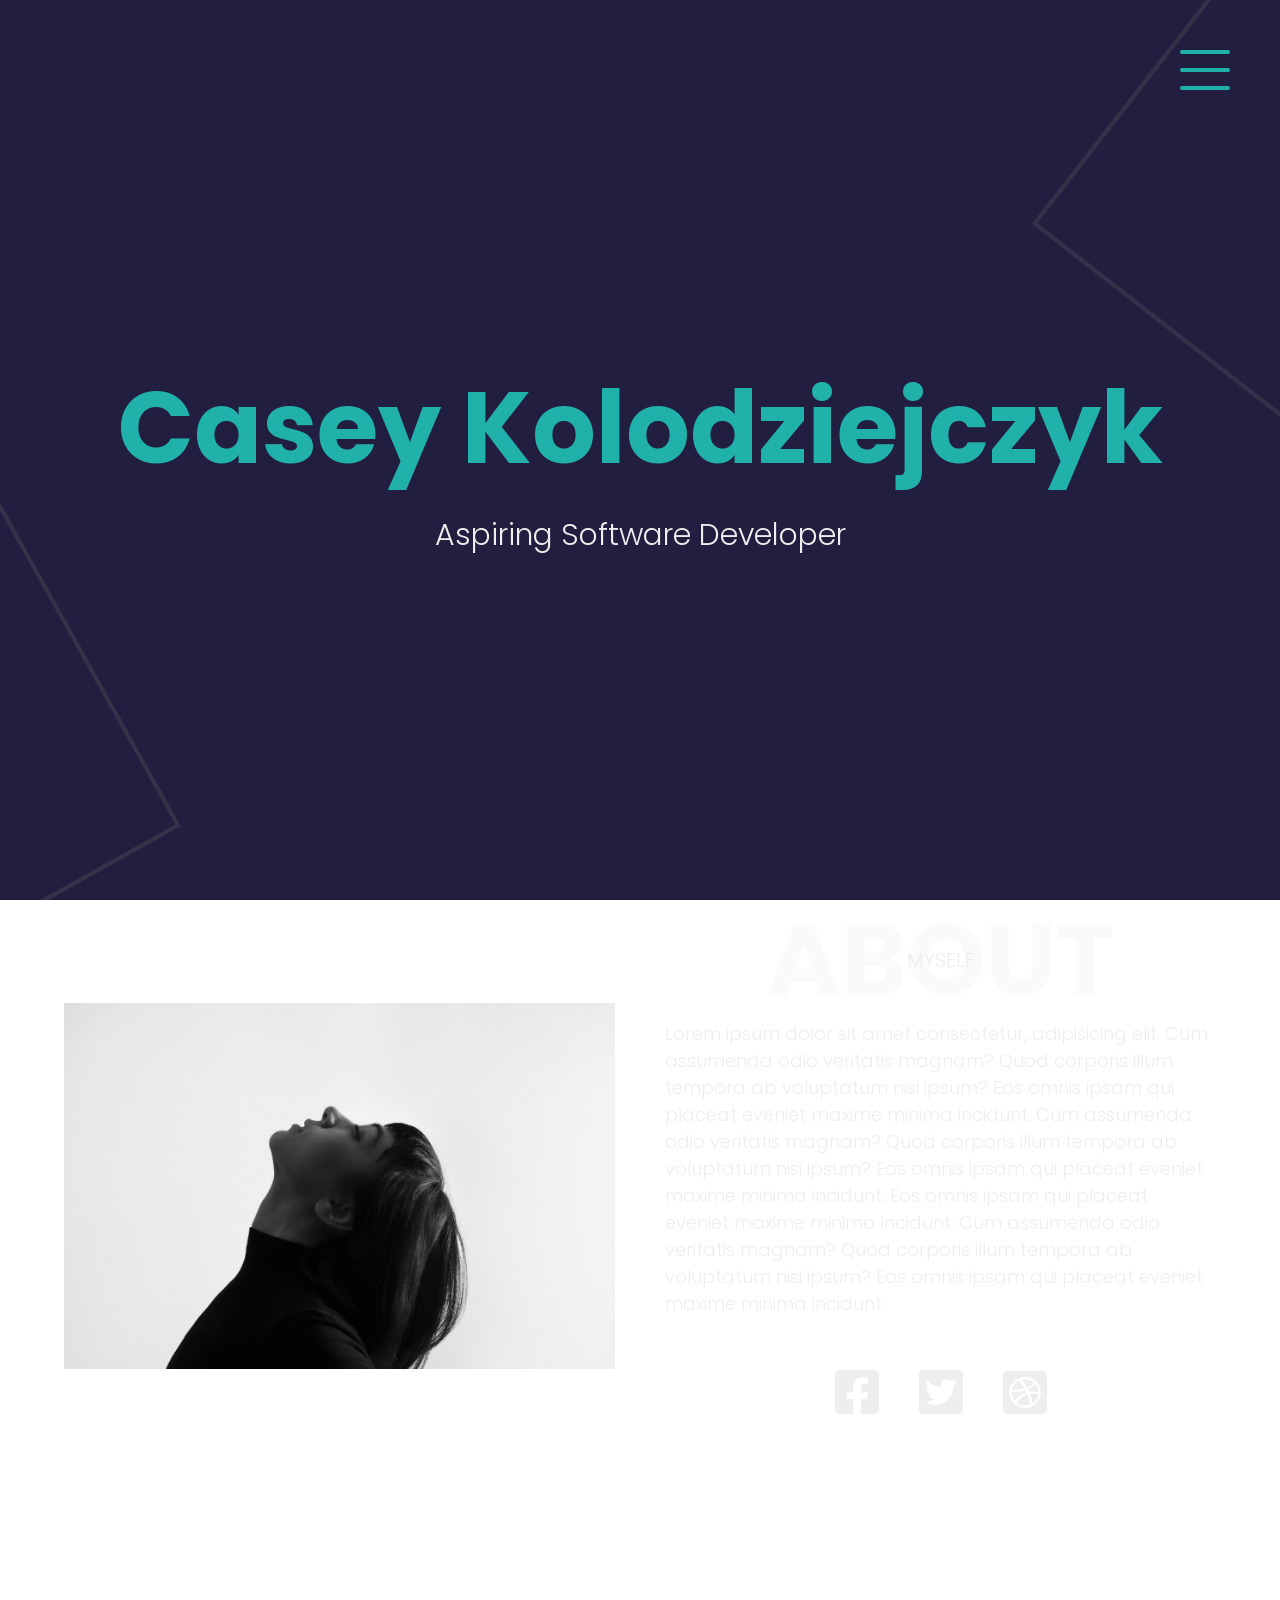
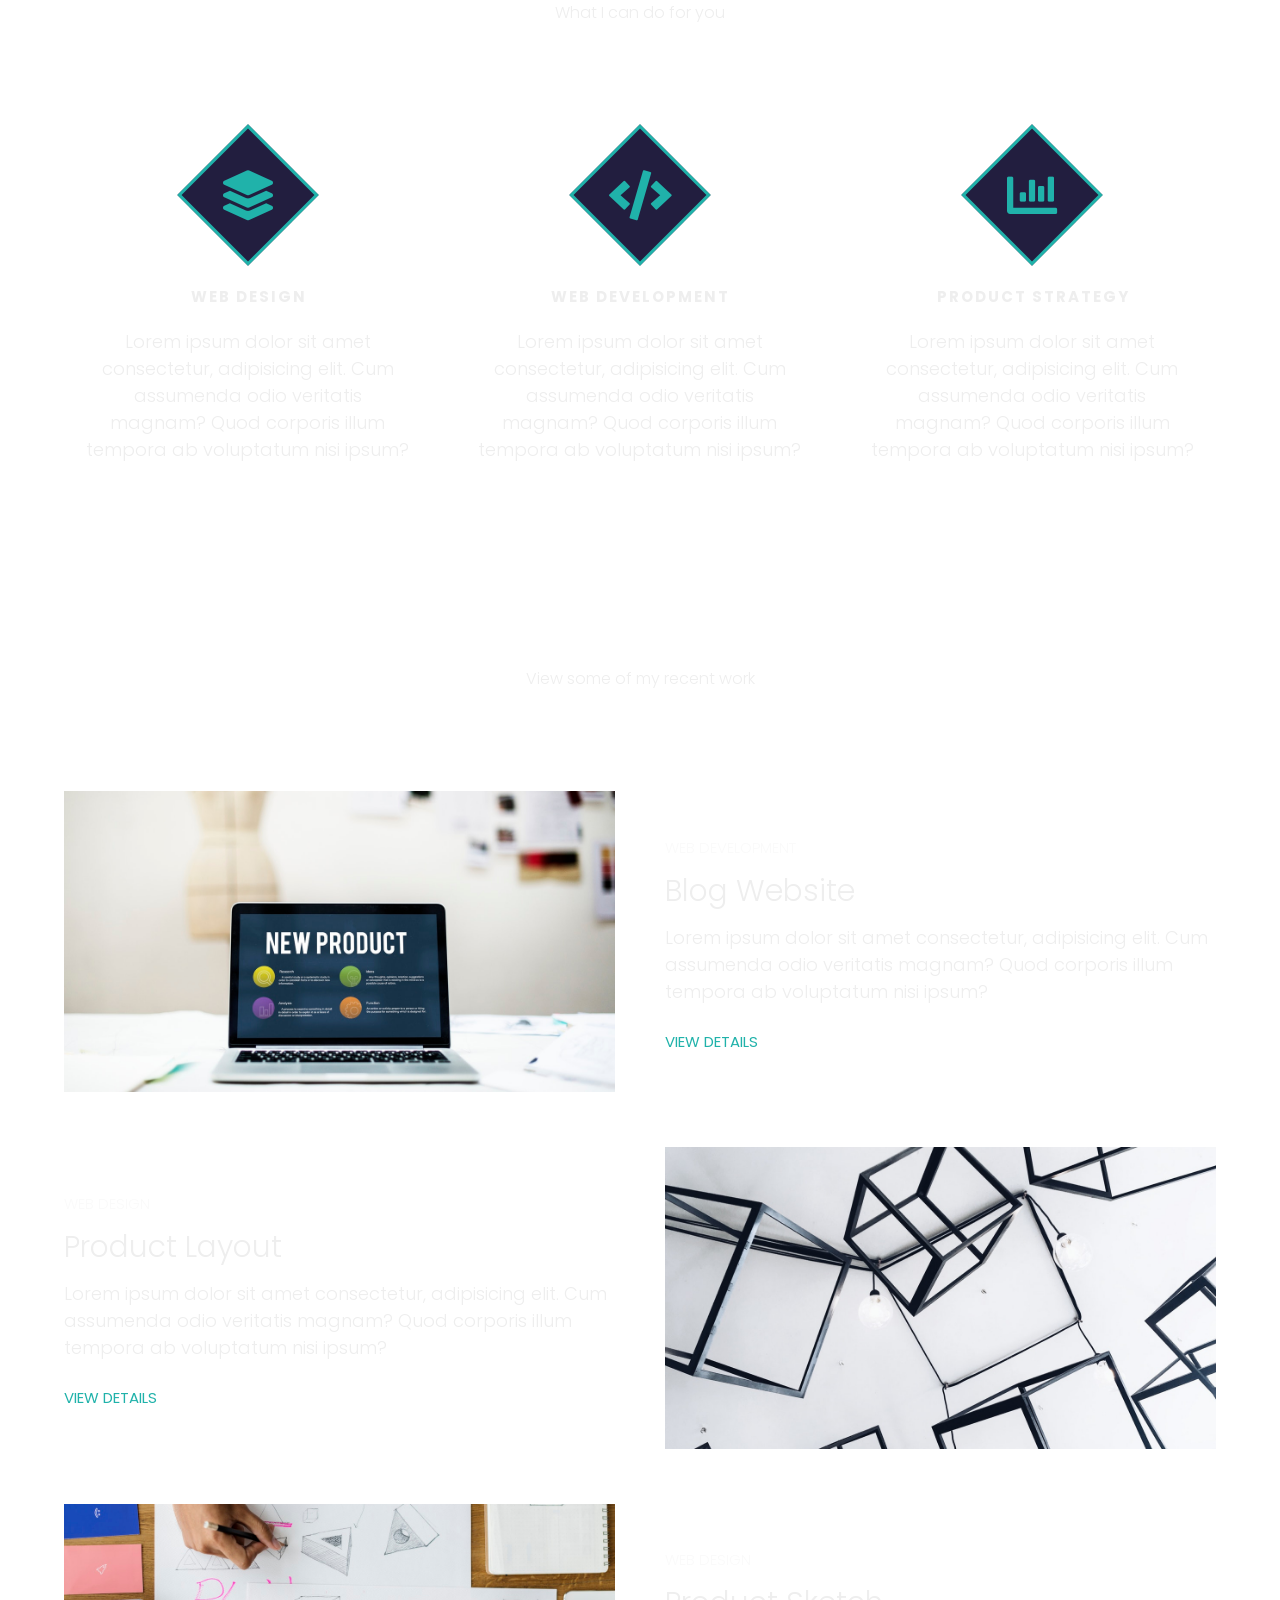
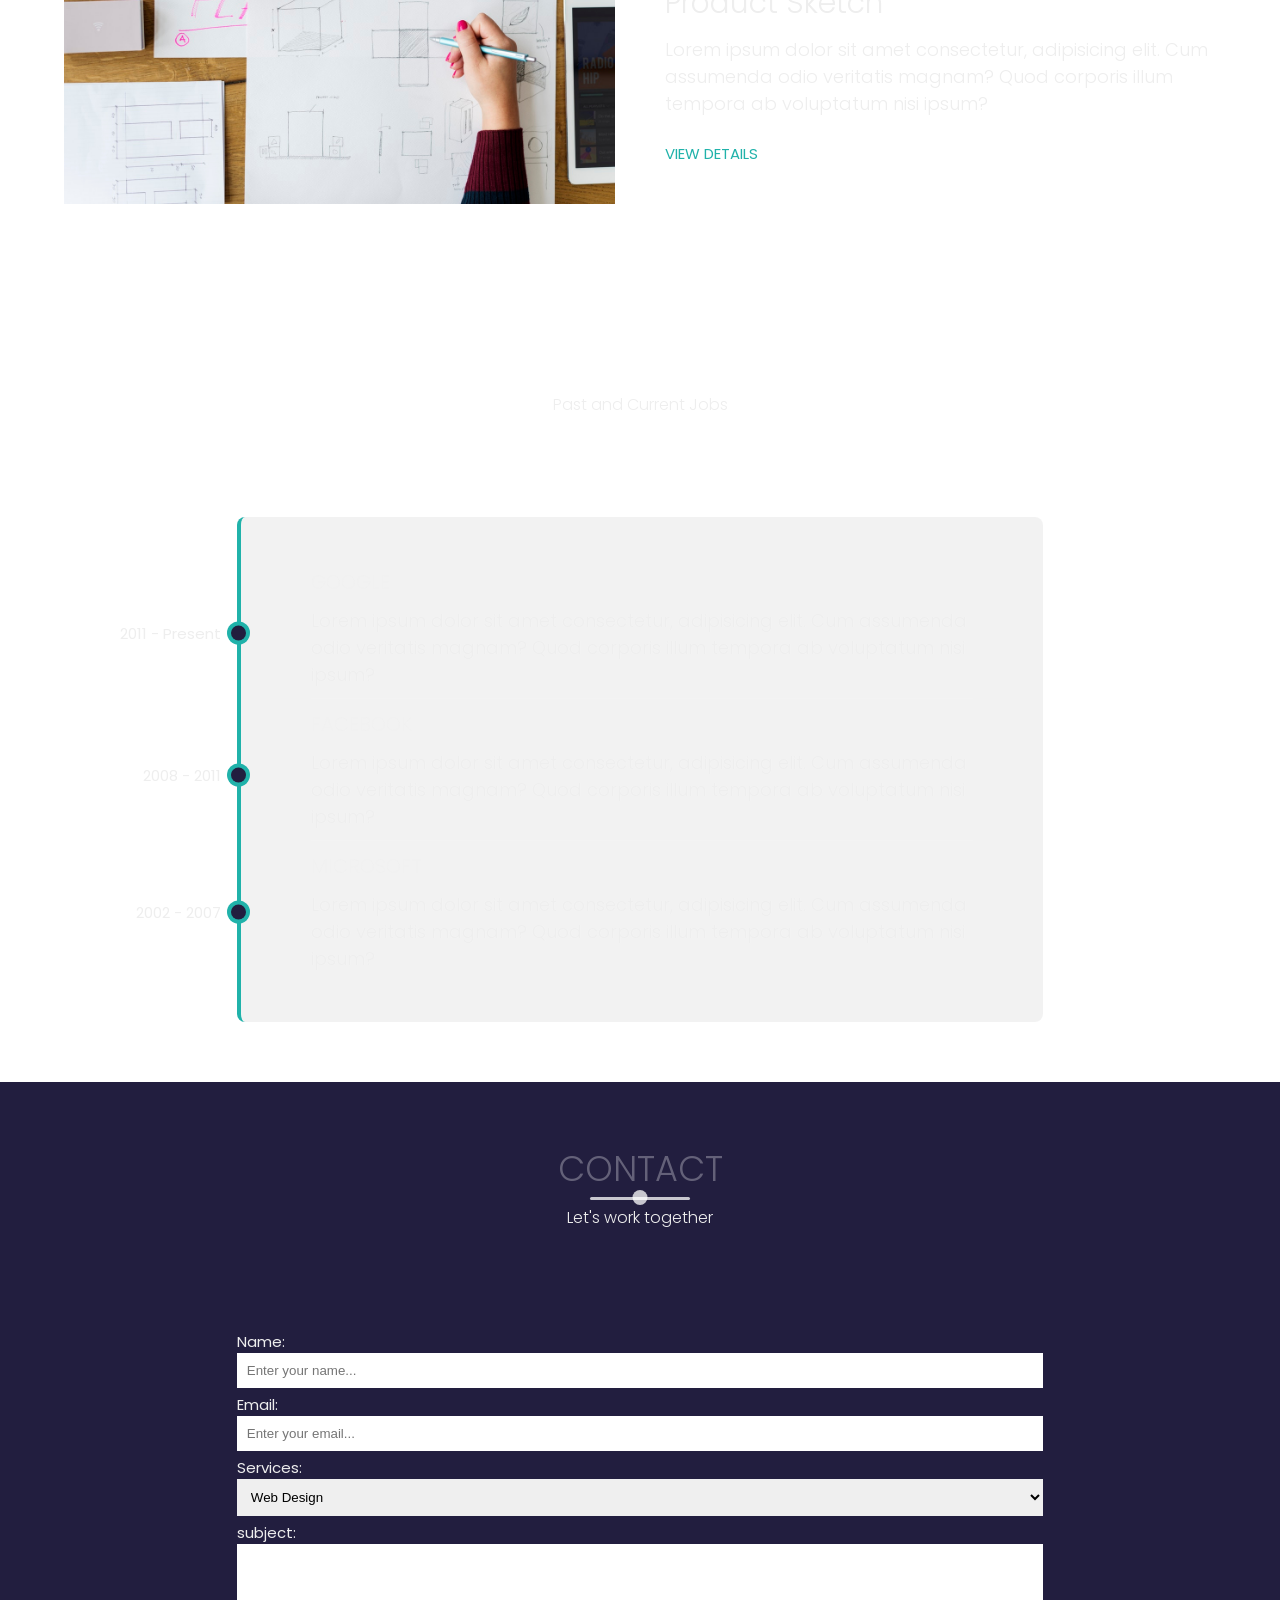
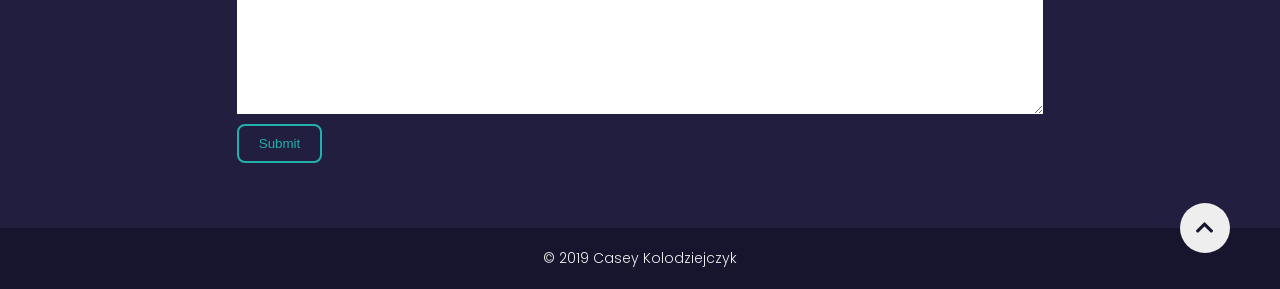
==== Portfolio Website/portfolio/index.html @ 198f6491 "Initial upload of files Not personalized yet, simply filled with lorems and stock images" ====
<!DOCTYPE html>
<html lang="en">
<head>
    <meta charset="UTF-8">
    <meta name="viewport" content="width=device-width, initial-scale=1">
    <title>Casey Kolodziejczyk</title>
    <link href="https://fonts.googleapis.com/css?family=Poppins:400,500&display=swap" rel="stylesheet">
    <link rel="stylesheet" href="https://unpkg.com/aos@next/dist/aos.css" />
    <link rel="stylesheet" href="https://use.fontawesome.com/releases/v5.7.2/css/all.css" integrity="sha384-fnmOCqbTlWIlj8LyTjo7mOUStjsKC4pOpQbqyi7RrhN7udi9RwhKkMHpvLbHG9Sr" crossorigin="anonymous">
    <link rel="stylesheet" href="main.css">
</head>
<body>
    <header>
        <div class="menu-toggler">
            <div class="bar half start"></div>
            <div class="bar"></div>
            <div class="bar half end"></div>
        </div>
        <nav class="top-nav">
            <ul class="nav-list">
                <li>
                    <a href="index.html" class="nav-link">Home</a>
                </li>
                <li>
                    <a href="#about" class="nav-link">About</a>
                </li>
                <li>
                    <a href="#services" class="nav-link">Services</a>
                </li>
                <li>
                    <a href="#portfolio" class="nav-link">Portfolio</a>
                </li>
                <li>
                    <a href="#experience" class="nav-link">Experience</a>
                </li>
                <li>
                    <a href="#contact" class="nav-link">Contact</a>
                </li>
            </ul>
        </nav>
        <div class="landing-text">
            <h1>Casey Kolodziejczyk</h1>
            <h6>Aspiring Software Developer</h6>
        </div>
    </header>

    <section class="about" id="about">
        <div class="container">
            <div class="profile-img" data-aos="fade-right" data-aos-delay="300">
                <img src="images/profile.jpeg" alt="">
            </div>

            <div class="about-details" data-aos="fade-left" data-aos-delay="600">
                <div class="about-heading">
                    <h1>About</h1>
                    <h6>Myself</h6>
                </div>
                <p>
                    Lorem ipsum dolor sit amet consectetur, adipisicing elit.
                    Cum assumenda odio veritatis magnam? Quod corporis illum tempora ab voluptatum nisi ipsum? 
                    Eos omnis ipsam qui placeat eveniet maxime minima incidunt. Cum assumenda odio veritatis magnam? 
                    Quod corporis illum tempora ab voluptatum nisi ipsum? Eos omnis ipsam qui placeat eveniet maxime minima incidunt.
                    Eos omnis ipsam qui placeat eveniet maxime minima incidunt. Cum assumenda odio veritatis magnam? 
                    Quod corporis illum tempora ab voluptatum nisi ipsum? Eos omnis ipsam qui placeat eveniet maxime minima incidunt.
                </p>
                <div class="social-media">
                    <ul class="nav-list">
                        <li>
                            <a href="#" class="icon-link">
                                <i class="fab fa-facebook-square"></i>
                            </a>
                        </li>
                        <li>
                            <a href="#" class="icon-link">
                                <i class="fab fa-twitter-square"></i>
                            </a>
                        </li>
                        <li>
                            <a href="#" class="icon-link">
                                <i class="fab fa-dribbble-square"></i>
                            </a>
                        </li>
                    </ul>
                </div>
            </div>
        </div>
    </section>

    <section class="services" id="services">
        <div class="container">
            <div class="section-heading">
                <h1>Services</h1>
                <h6>What I can do for you</h6>
            </div>
            <div class="my-skills">
                <div class="skill" data-aos="fade-in" data-aos-delay="300">
                    <div class="icon-container">
                        <i class="fas fa-layer-group"></i>
                    </div>
                    <h1>Web Design</h1>
                    <p>
                        Lorem ipsum dolor sit amet consectetur, adipisicing elit.
                        Cum assumenda odio veritatis magnam? Quod corporis illum tempora ab voluptatum nisi ipsum? 
                    </p>
                </div>
                <div class="skill" data-aos="fade-in" data-aos-delay="600">
                    <div class="icon-container">
                        <i class="fas fa-code"></i>
                    </div>
                    <h1>Web Development</h1>
                    <p>
                        Lorem ipsum dolor sit amet consectetur, adipisicing elit.
                        Cum assumenda odio veritatis magnam? Quod corporis illum tempora ab voluptatum nisi ipsum? 
                    </p>
                </div>
                <div class="skill" data-aos="fade-in" data-aos-delay="900">
                    <div class="icon-container">
                        <i class="fas fa-chart-bar"></i>
                    </div>
                    <h1>Product Strategy</h1>
                    <p>
                        Lorem ipsum dolor sit amet consectetur, adipisicing elit.
                        Cum assumenda odio veritatis magnam? Quod corporis illum tempora ab voluptatum nisi ipsum? 
                    </p>
                </div>
            </div>
        </div>
    </section>

    <section class="portfolio" id="portfolio">
        <div class="container">
            <div class="section-heading">
                <h1>Portfolio</h1>
                <h6>View some of my recent work</h6>
            </div>
            <div class="portfolio-item">
                <div class="portfolio-img has-margin-right" data-aos="fade-right" data-aos-delay="300">
                    <img src="images/portitem1.jpeg" alt="">
                </div>
                <div class="portfolio-description" data-aos="fade-left" data-aos-delay="500">
                    <h6>Web Development</h6>
                    <h1>Blog Website</h1>
                    <p>
                        Lorem ipsum dolor sit amet consectetur, adipisicing elit.
                        Cum assumenda odio veritatis magnam? Quod corporis illum tempora ab voluptatum nisi ipsum?
                    </p>
                    <a href="#" class="cta">View Details</a>
                </div>
            </div>

            <div class="portfolio-item">
                <div class="portfolio-description has-margin-right" data-aos="fade-right" data-aos-delay="700">
                        <h6>Web Design</h6>
                        <h1>Product Layout</h1>
                        <p>
                            Lorem ipsum dolor sit amet consectetur, adipisicing elit.
                            Cum assumenda odio veritatis magnam? Quod corporis illum tempora ab voluptatum nisi ipsum?
                        </p>
                        <a href="#" class="cta">View Details</a>
                    </div>
            <div class="portfolio-img" data-aos="fade-left" data-aos-delay="900">
                <img src="images/portitem2.jpeg" alt="">
            </div>
                
            </div>
            <div class="portfolio-item">
                <div class="portfolio-img has-margin-right" data-aos="fade-right" data-aos-delay="1100">
                    <img src="images/portitem3.jpeg" alt="">
                </div>
                <div class="portfolio-description" data-aos="fade-left" data-aos-delay="1300">
                    <h6>Web Design</h6>
                    <h1>Product Sketch</h1>
                    <p>
                        Lorem ipsum dolor sit amet consectetur, adipisicing elit.
                        Cum assumenda odio veritatis magnam? Quod corporis illum tempora ab voluptatum nisi ipsum?
                    </p>
                    <a href="#" class="cta">View Details</a>
                </div>
            </div>
        </div>
    </section>

    <section class="experience" id="experience">
        <div class="container">
            <div class="section-heading">
                <h1>Work Experience</h1>
                <h6>Past and Current Jobs</h6>
            </div>
            <div class="timeline" data-aos="fade-down" data-aos-delay="300">
                <ul>
                    <li class="date" data-date="2011 - Present">
                        <h1>Google</h1>
                        <p>
                            Lorem ipsum dolor sit amet consectetur, adipisicing elit.
                            Cum assumenda odio veritatis magnam? Quod corporis illum tempora ab voluptatum nisi ipsum?
                        </p>
                    </li>
                    <li class="date" data-date="2008 - 2011">
                        <h1>Facebook</h1>
                        <p>
                            Lorem ipsum dolor sit amet consectetur, adipisicing elit.
                            Cum assumenda odio veritatis magnam? Quod corporis illum tempora ab voluptatum nisi ipsum?
                        </p>
                    </li>
                    <li class="date" data-date="2002 - 2007">
                        <h1>Microsoft</h1>
                        <p>
                            Lorem ipsum dolor sit amet consectetur, adipisicing elit.
                            Cum assumenda odio veritatis magnam? Quod corporis illum tempora ab voluptatum nisi ipsum?
                        </p>
                    </li>
                </ul>
            </div>
        </div>
    </section>

    <section class="contact" id="contact">
        <div class="container">
            <div class="section-heading">
                <h1>Contact</h1>
                <h6>Let's work together</h6>
            </div>
            <form action="" data-aos="fade-up" data-aos-delay="300">
                <label for="name">Name:</label>
                <input type="text" id="name" name="name" placeholder="Enter your name..." required>

                <label for="email">Email:</label>
                <input type="email" id="email" name="email" placeholder="Enter your email..." required>

                <label for="service">Services:</label>
                <select name="service" id="service">
                    <option value="">Web Design</option>
                    <option value="">Web Development</option>
                    <option value="">Web Design/Development</option>
                </select>

                <label for="subject">subject:</label>
                <textarea name="subject" id="subject" cols="10" rows="10"></textarea>
                <input type="submit" value="Submit">
            </form>
        </div>
    </section>

    <footer class="copyright">
        <div class="up" id="up">
            <i class="fas fa-chevron-up"></i>
        </div>
        <p>&copy; 2019 Casey Kolodziejczyk</p>
    </footer>

    <script src="https://ajax.googleapis.com/ajax/libs/jquery/3.3.1/jquery.min.js"></script>
    <script src="https://unpkg.com/aos@next/dist/aos.js"></script>
    <script src="main.js"></script>
</body>
</html>
---- Portfolio Website/portfolio/main.css ----
/*Start global*/
*{
    margin: 0;
    padding: 0;
    box-sizing: border-box;
}

html{
    font-size: 10px;
    font-family: 'Roboto', sans-serif;
    font-family: 'Poppins', sans-serif;
    color: #eee;
}

body{
    width: 100%;
    height: 100%;
    background: url(images/sitebg.jpg) no-repeat center fixed;
    background-size: cover;
}

section{
    padding: 6rem 0;
}

a{
    text-decoration: none;
    color: #eee;
}

p{
    font-size: 1.8rem;
    font-weight: 300;
}

img{
    width: 100%
}
/*End global*/

/*Start reusable*/
.container{
    width: 90%;
    max-width: 120rem;
    height: 100%;
    margin: 0 auto;
    position: relative;
}

.section-heading{
    text-align: center;
    margin-bottom: 10rem;
}

.section-heading h1{
    font-size: 3.5rem;
    color: rgba(255,255,255, .3);
    text-transform: uppercase;
    font-weight: 300;
    position: relative;
    margin-bottom: 1rem;  
}

.section-heading h1::before,
.section-heading h1::after{
    content: '';
    position: absolute;
    bottom: -.5rem;
    left: 50%;
    transform: translateX(-50%);
    background-color: rgba(255,255,255, .75);
}

.section-heading h1::before{
    width: 10rem;
    height: 3px;
    border-radius: .8rem;
}

.section-heading h1::after{
    width: 1.5rem;
    height: 1.5rem;
    border-radius: 100%;
    bottom: -1rem;
}

.section-heading h6{
    font-size: 1.6rem; 
    font-weight: 300; 
}

.has-margin-right{
    margin-right: 5rem;
}

/*End reusable*/

/*Start header*/
header{
    width: 100%;
    height: 100vh;
}

.top-nav{
    width: 100%;
    height: 100vh;
    position: fixed;
    top: -100vh;
    z-index: 100;
    background-color: #16162d;
    border-bottom-right-radius: 100%;
    border-bottom-left-radius: 100%;
    transition: all 650ms cubic-bezier(1,0,0,1);
}

.nav-list{
    list-style: none;
    width: 100%;
    height: 100%;
    display: flex;
    justify-content: center;
    align-items: center;
}

li{
    margin: 0 2rem;
}

.nav-link{
    font-family: 'Poppins', sans-serif;
    font-size: 3rem;
    padding: 1rem;
}

.nav-link:hover,
.nav-link:focus{
    background: linear-gradient(to top, #ffe838, #fd57bf ); /*#fd57bf */
    background: #20B2AA;
    -webkit-background-clip: text;
    -webkit-text-fill-color: transparent;
}

.top-nav.open{
    top: 0;
    border-radius: initial;
}

.menu-toggler{
    position: absolute;
    top: 5rem;
    right: 5rem;
    width: 5rem;
    height: 4rem;
    display: flex;
    flex-direction: column;
    justify-content: space-between;
    cursor: pointer;
    z-index: 1500;
    transition: transform 650ms ease-out;
}

.menu-toggler.open{
    transform: rotate(-360deg);
}

.bar{
    background: linear-gradient(to right, #ffe838, #fd57bf);
    background: #20B2AA;
    width: 100%;
    height: 4px;
    border-radius: .8rem;
}

.bar.half{
    /*width: 50%; */
}

.bar.start{
    transform-origin: right;
    transition: transform 650ms cubic-bezier(0.54, -0.81, 0.57, 0.57);
}

.open .bar.start{
    /* transform: rotate(-450deg) translateX(.8rem); */
}

.bar.end{
    align-self: flex-end;
    transform-origin: left;
    transition: transform 650ms cubic-bezier(0.54, -0.81, 0.57, 0.57);
}

.open .bar.end{
    /* transform: rotate(-450deg) translateX(-.8rem); */
}

.landing-text{
    position: absolute;
    top: 50%;
    left: 50%;
    transform: translate(-50%, -50%);
    width: 100%;
    text-align: center;
    z-index: 1;
}

.landing-text h1{
    font-size: 10rem;
    font-family: 'Poppins', sans-serif;
    background: linear-gradient(to top, #87CEFA, #20B2AA);
    background: #20B2AA;
    -webkit-background-clip: text;
    -webkit-text-fill-color: transparent;
    padding: 1rem;
    user-select: none;
}

.landing-text h6{
    font-size: 3rem;
    font-weight: 300;
}
/*End header*/

/*Start about*/
.about .container{
    display: flex;
    align-items: center;
    justify-content: center;
}

.about-heading{
    text-align: center;
    text-transform: uppercase;
    line-height: 0;
    margin-bottom: 6rem;
}
.about-heading h1{
    font-size: 10rem;
    opacity: .3;
}

.about-heading h6{
    font-size: 2rem;
    font-weight: 300;
}

.profile-img{
    flex: 1;
    margin-right: 5rem;
}

.about-details{
    flex: 1;
}
.social-media{
    margin-top: 5rem;
}

.social-media i{
    font-size: 5rem;
    transition: color 650ms;
}

.fa-facebook-square:hover{
    color: #4267b2;
}

.fa-twitter-square:hover{
    color: #38a1f3;
}

.fa-dribbble-square:hover{
    color: #ea4c89;
}
/*End about*/

/*Start services*/
.my-skills{
    margin-top: 10rem;
    display: grid;
    grid-template-columns: repeat(auto-fit, minmax(25rem, 1fr));
    grid-gap: 2.5rem;
    text-align: center;
}

.skill{
    display: flex;
    flex-direction: column;
    justify-content: center;
    align-items: center;
    padding: 2rem;
}

.skill h1{
    text-transform: uppercase;
    letter-spacing: 2px;
    margin: 2rem -2px 2rem 0;
}

.icon-container{
    width: 10rem;
    height: 10rem;
    border: 3px solid #ffe838;
    background-color: #fd57bf;
    border: 3px solid #20B2AA;
    background-color: #221e3f;
    margin-bottom: 2rem;
    display: flex;
    transform: rotate(45deg);
}

.icon-container i{
    color: #ffe838;
    color: #20B2AA;
    font-size: 5rem;
    margin: auto;
    transform: rotate(-45deg);

}
/*End services*/

/*Start portfolio*/
.portfolio-item{
    display: flex;
    align-items: center;
    justify-content: center;
    margin-bottom: 5rem;
}

.portfolio-item:last-child{
    margin-bottom: 0;
}

.portfolio-img{
    flex: 1;
}

.portfolio-description{   
    flex: 1; 
}

.portfolio-description h1{
    font-size: 3rem;
    font-weight: 300;
    margin: 1rem 0;
}

.portfolio-description h6{
    font-size: 1.5rem;
    text-transform: uppercase;
    font-weight: 300;
    opacity: .3;
}

.portfolio-description .cta{
    display: inline-block;
    margin-top: 2.5rem;
    font-size: 1.5rem;
    text-transform: uppercase;
    color: #3883ff;
    color: #20B2AA;
    transition: color 650ms;
}

.portfolio-description .cta:hover{
    color: #2f67cd;
}
/*End portfolio*/

/*Start timeline*/
.timeline ul{
    border-left: 4px solid #ffe838;
    border-left: 4px solid #20B2AA;
    border-radius: .8rem;
    background-color: rgba(0,0,0,0.05);
    margin: 0 auto;
    position: relative;
    padding: 5rem;
    list-style: none;
    text-align: left;
    width: 70%;
}

.timeline h1{
    font-size: 2rem;
    text-transform: uppercase;
    font-weight: 300;
    margin-bottom: 1rem;
    opacity: .3;
}

.timeline .date{
    border-bottom: 1px solid rgba(255, 255, 255, 0.1);
    margin-bottom: 1rem;
    padding-bottom: 1rem;
    position: relative;
}

.timeline .date:last-of-type{
    padding-bottom: 0;
    margin-bottom: 0;
    border: none;
}

.timeline .date::before,
.timeline .date::after{
    position: absolute;
    display: block;
    top: 50%;
    transform: translateY(-50%);
}

.timeline .date::before{
    content: attr(data-date);
    left: -21rem;
    text-align: right;
    min-width: 12rem;
    font-size: 1.5rem;
}

.timeline .date::after{
    content: '';
    box-shadow: 0 0 0 4px #fd57bf;
    box-shadow: 0 0 0 4px #20B2AA;
    border-radius: 100%;
    left: -8rem;
    height: 1.5rem;
    width: 1.5rem;
    background-color: #313534;
    background-color: #221e3f
}
/*End timeline*/

/*Start contact*/
.contact{
    background-color: #221e3f;
}

form{
    width: 70%;
    margin: 0 auto;
}

form label{
    font-size: 1.5rem;
}

input,
select,
textarea{
    width: 100%;
    padding: 1rem;
    margin-bottom: 5px;
    border: none;
    outline-color: #fd57bf;
    outline-color: #20B2AA;
}

input[type="submit"]{
    width: initial;
    background-color: #fd57bf;
    background-color: #221e3f;
    border: 2px solid #20B2AA;
    color: #eee;
    color: #20B2AA;
    padding: 1rem 2rem;
    border-radius: .8rem;
    cursor: pointer;
    transition: background-color 650ms;
}

input[type="submit"]:hover{
    color: #221e3f;
    background-color: #ffe838;

    color: #eee ;
    background-color:#20B2AA ;
}
/*End contact*/

/*Start footer*/
.copyright{
    width: 100%;
    text-align: center;
    background-color: #16152d;
    padding: 2rem 0;
    position: relative;
}

.up{
    position: absolute;
    width: 5rem;
    height: 5rem;
    background-color: #eee;
    top: -2.5rem;
    right: 5rem;
    border-radius: 100%;
    display: flex;
    animation: pulse 2s infinite;
    cursor: pointer;
}

.up i{
    color: #16162d;
    font-size: 2rem;
    margin: auto;
}

.copyright p{
    font-size: 1.4rem;
}
/*End footer*/

/*Start animations*/
@keyframes pulse {
    0%{
        box-shadow: 0 0 0 0 rgba(253, 87, 191, 0.99);
        box-shadow: 0 0 0 0 rgba(32, 178, 170, 0.99);
    }
    70%{
        box-shadow: 0 0 0 2rem rgba(253, 87, 191, 0);
        box-shadow: 0 0 0 2rem rgba(32, 178, 170, 0);
    }
    100%{
        box-shadow: 0 0 0 0 rgba(253, 87, 191, 0);
        box-shadow: 0 0 0 0 rgba(32, 178, 170, 0);
    }
}
/*End animations*/

/*Start media queries*/
@media screen and (max-width: 768px){
    body{
        background: url(images/sitebg2.jpg) no-repeat center fixed;
        background-size: cover;
    }

    .landing-text h1{
        font-size: 8rem;
    }

    .landing-text h6{
        font-size: 1.7rem;
    }

    .nav-list{
        flex-direction: column;
    }

    li{
        margin: 2rem 0;
    }

    .nav-link{
        font-size: 4.5rem;
    }

    .about-heading h1{
        font-size: 8rem;
    }

    .section-heading h1{
        font-size: 3rem;
    }

    .about-details .nav-list{
        flex-direction: initial;
    }

    .about-details li{
        margin: 0 2rem;
    }

    .icon-container{
        width: 7rem;
        height: 7rem;
    }

    .icon-container i{
        font-size: 4rem;
    }

    .timeline ul{
        margin: 0 0 0 auto;
    }

    .timeline .date::before{
        left: -20rem;
    }

    .timeline .date::after{
        left: -5.9rem;
    }
}

@media screen and (max-width: 600px){
    .menu-toggler{
        top: 2rem;
        right: 2rem;
    }

    .landing-text h1{
        font-size: 4.5rem;
    }

    .landing-text h6{
        font-size: 1.4rem;
    }

    .nav-link{
        font-size: 3.5rem;
    }

    .about .container{
        flex-direction: column;
    }

    .profile-img{
        margin: 0 0 7rem 0;
    }

    .portfolio-item{
        flex-direction: column;
    }

    .portfolio-img{
        margin: 0 0 2rem 0;
        order: 1;
    }

    .portfolio-description{
        margin: 0;
        order: 2;
    }

    .timeline p{
        font-size: 1.6rem;
    }

    .timeline .date::before{
        font-size: 1.4rem;
    }

    form{
        width: 100%;
    }

    .up{
        right: 2rem;
    }
}
/*End media queries*/
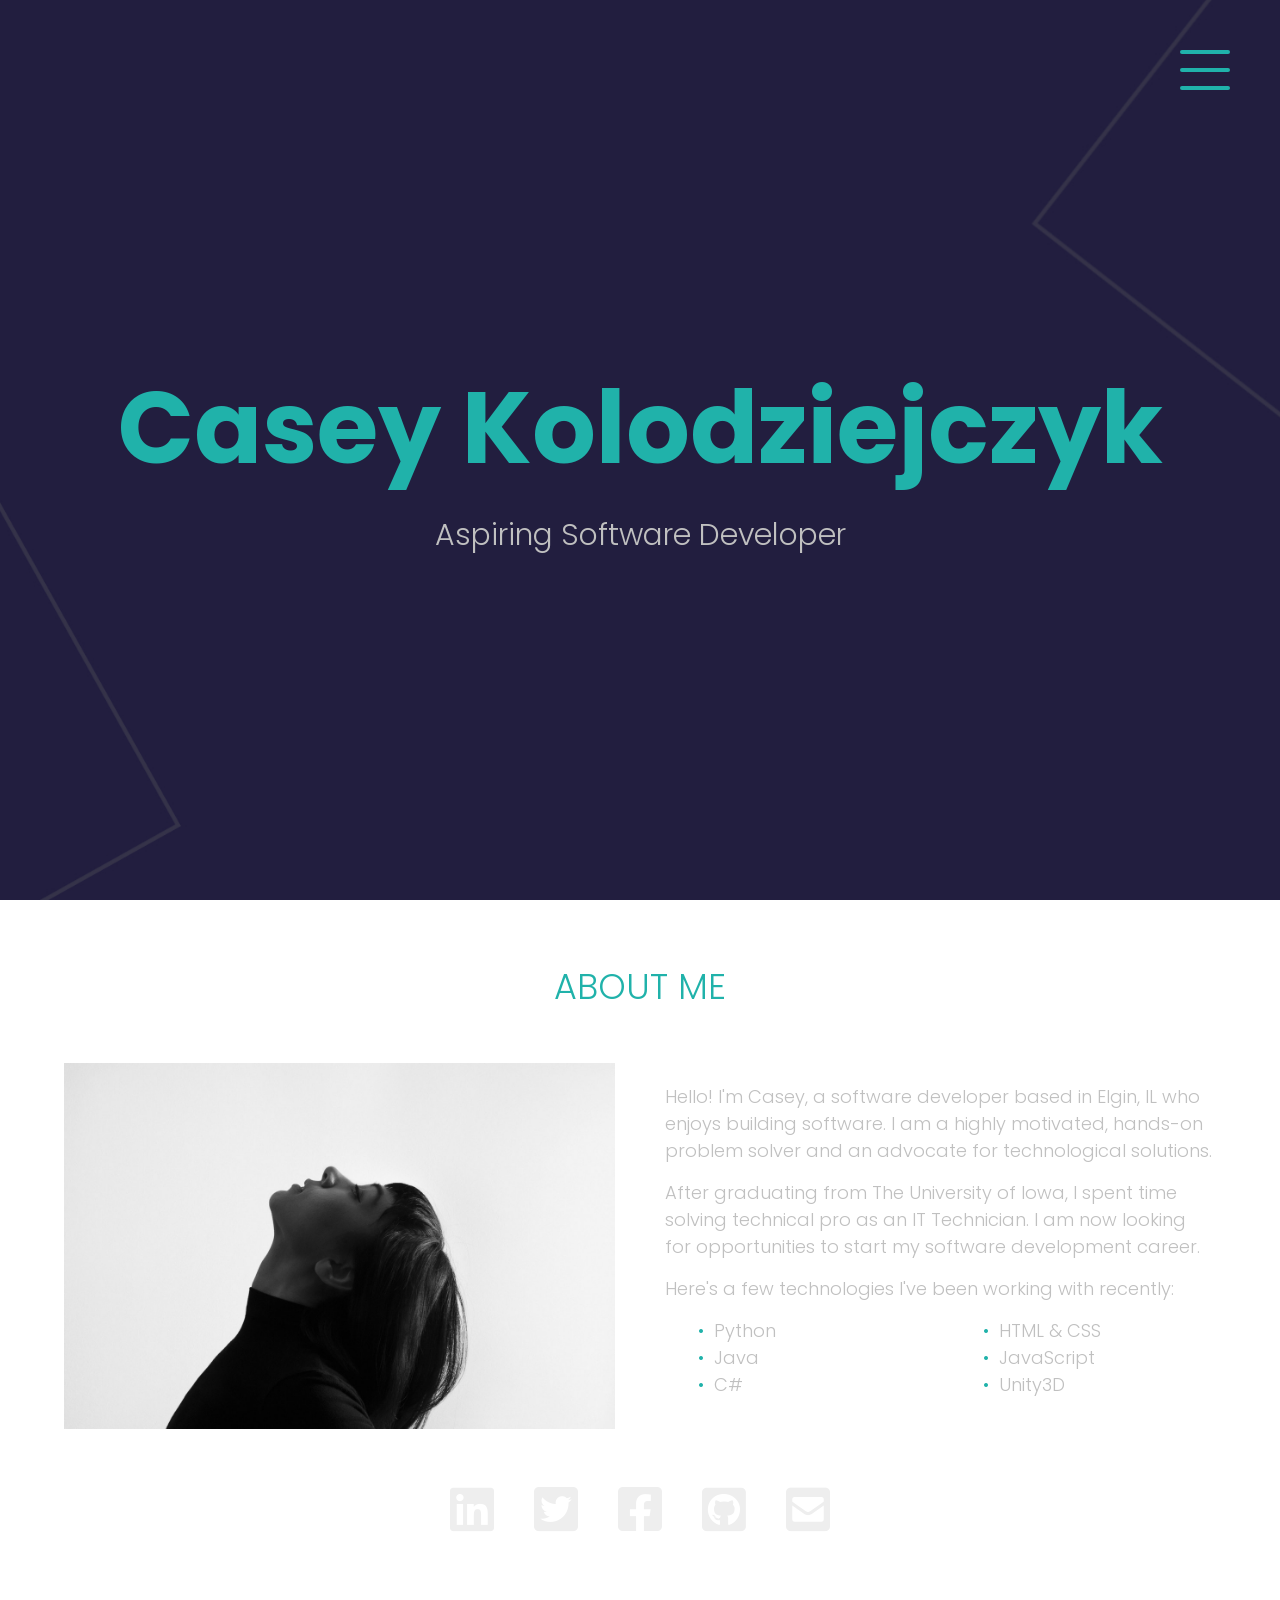
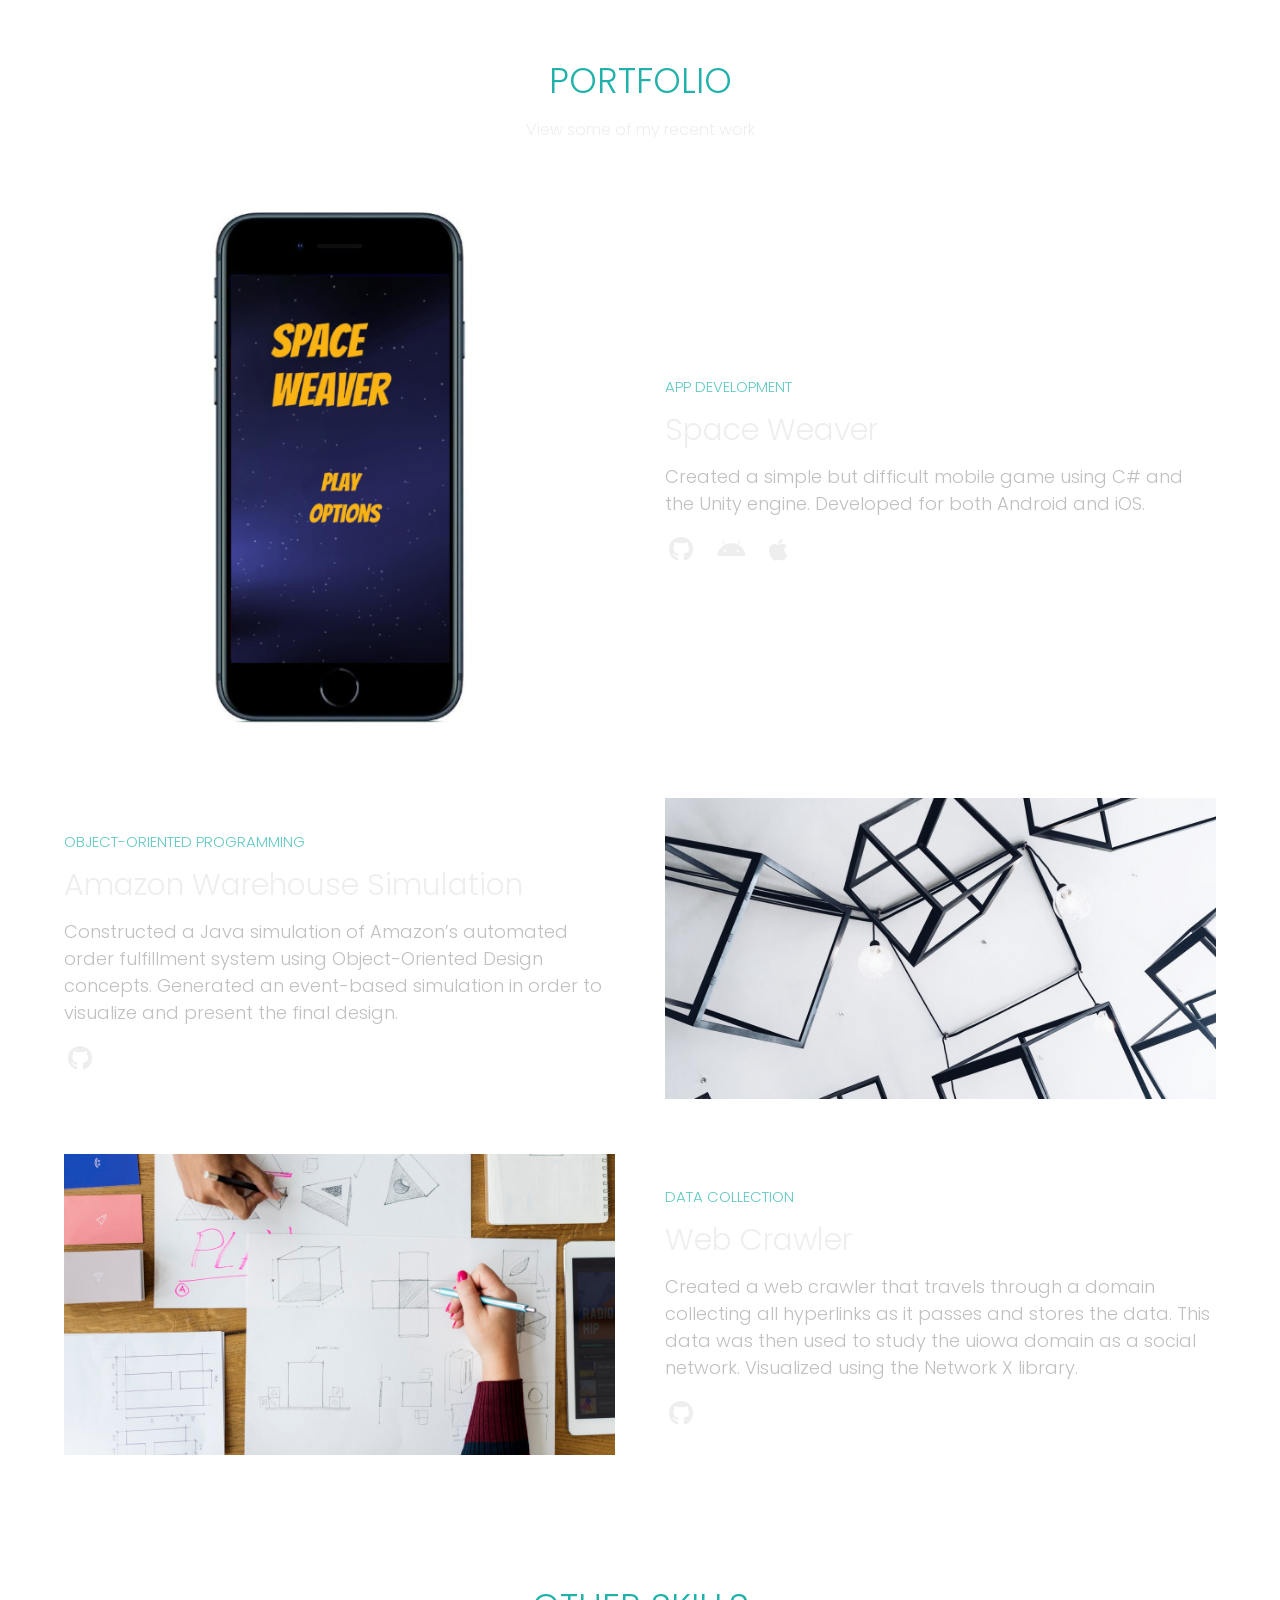
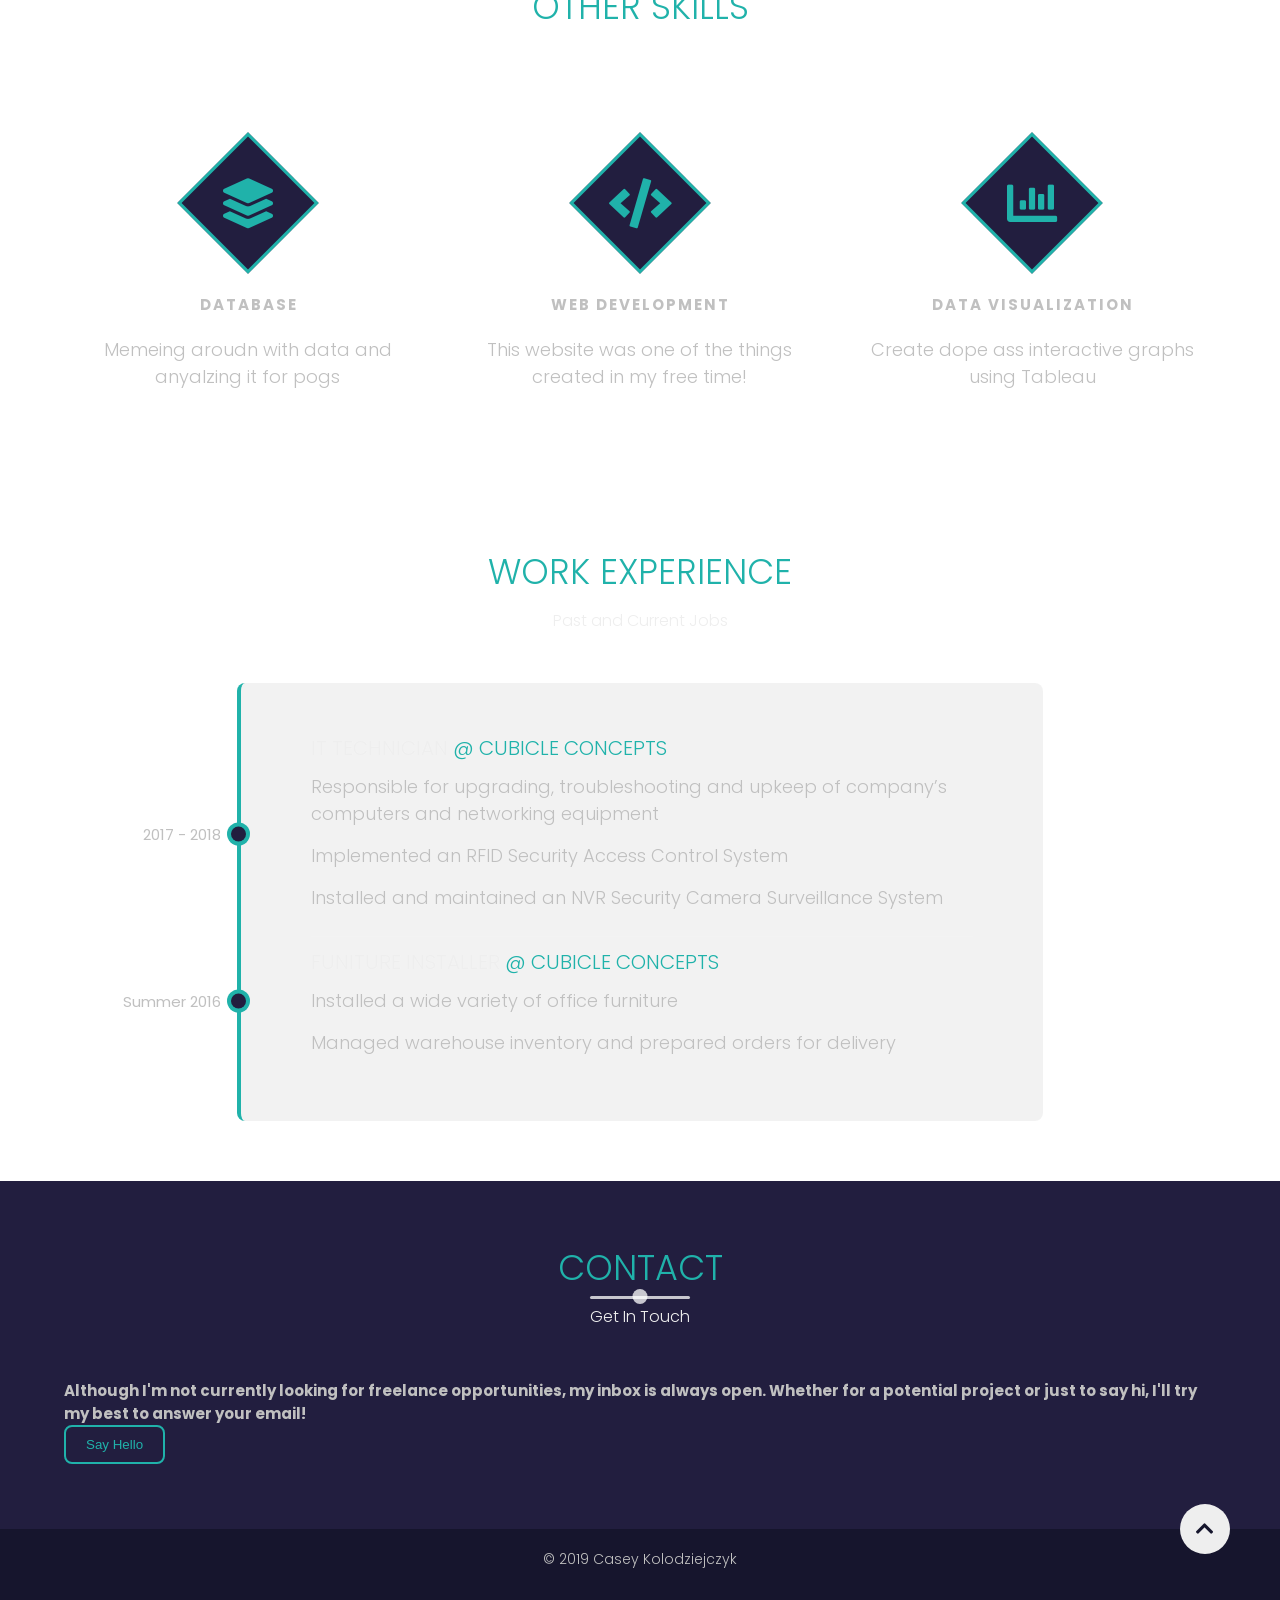
==== commit ffeef8eb: "Personalized the site Changed text, added functional links, added/removed some features" ====
--- a/Portfolio Website/portfolio/index.html
+++ b/Portfolio Website/portfolio/index.html
@@ -25,16 +25,23 @@
                     <a href="#about" class="nav-link">About</a>
                 </li>
                 <li>
+                    <a href="#portfolio" class="nav-link">Portfolio</a>
+                </li>
+
+               <!-- <li>
                     <a href="#services" class="nav-link">Services</a>
-                </li>
-                <li>
-                    <a href="#portfolio" class="nav-link">Portfolio</a>
-                </li>
+                </li> -->
+
                 <li>
                     <a href="#experience" class="nav-link">Experience</a>
                 </li>
+
                 <li>
                     <a href="#contact" class="nav-link">Contact</a>
+                </li>
+
+                <li>
+                    <a href="#services" class="nav-link">Resume</a>
                 </li>
             </ul>
         </nav>
@@ -45,42 +52,163 @@
     </header>
 
     <section class="about" id="about">
+        <div class="section-heading">
+            <h1>About Me</h1>
+        </div>
         <div class="container">
             <div class="profile-img" data-aos="fade-right" data-aos-delay="300">
                 <img src="images/profile.jpeg" alt="">
             </div>
 
             <div class="about-details" data-aos="fade-left" data-aos-delay="600">
+              <!--
                 <div class="about-heading">
                     <h1>About</h1>
-                    <h6>Myself</h6>
-                </div>
+                    <h6>Me</h6>
+                </div> -->
                 <p>
-                    Lorem ipsum dolor sit amet consectetur, adipisicing elit.
-                    Cum assumenda odio veritatis magnam? Quod corporis illum tempora ab voluptatum nisi ipsum? 
-                    Eos omnis ipsam qui placeat eveniet maxime minima incidunt. Cum assumenda odio veritatis magnam? 
-                    Quod corporis illum tempora ab voluptatum nisi ipsum? Eos omnis ipsam qui placeat eveniet maxime minima incidunt.
-                    Eos omnis ipsam qui placeat eveniet maxime minima incidunt. Cum assumenda odio veritatis magnam? 
-                    Quod corporis illum tempora ab voluptatum nisi ipsum? Eos omnis ipsam qui placeat eveniet maxime minima incidunt.
+                        Hello! I'm Casey, a software developer based in Elgin, IL who enjoys building software.
+                        I am a highly motivated, hands-on problem solver and an advocate for technological solutions.
                 </p>
-                <div class="social-media">
-                    <ul class="nav-list">
+                <p>
+                        After graduating from The University of Iowa, I spent time solving technical pro as an IT Technician.
+                        I am now looking for opportunities to start my software development career.
+                </p>
+
+                <p>
+                        Here's a few technologies I've been working with recently:
+                </p>
+                
+                <ul class="tech-list">
+                    <li>Python</li>
+                    <li>Java</li>
+                    <li>C#</li>
+                    <li>HTML & CSS</li>
+                    <li>JavaScript</li>
+                    <li>Unity3D</li>
+                </ul>
+                
+            </div>    
+        </div>
+        <div class="social-media" data-aos="fade-up" data-aos-delay="800">
+            <ul class="nav-list">
+                <li>
+                    <a href="https://www.linkedin.com/in/casey-kolodziejczyk/" target="_blank" class="icon-link">
+                        <i class="fab fa-linkedin"></i>
+                    </a>
+                </li>
+                <li>
+                    <a href="https://twitter.com/Caziejczyk" target="_blank" class="icon-link">
+                        <i class="fab fa-twitter-square"></i>
+                    </a>
+                </li>
+                <li>
+                    <a href="https://www.facebook.com/casey.kolodziejczyk" target="_blank" class="icon-link">
+                        <i class="fab fa-facebook-square"></i>
+                    </a>
+                </li>
+                <li>
+                    <a href="https://github.com/Cazeck" target="_blank" class="icon-link">
+                        <i class="fab fa-github-square"></i>
+                    </a>
+                </li>
+                <li>
+                    <a href="https://www.google.com/" target="_blank" class="icon-link">
+                        <i class="fas fa-envelope-square"></i>
+                    </a>
+                </li>
+            </ul>
+        </div>
+    </section>
+
+    <section class="portfolio" id="portfolio">
+        <div class="container">
+            <div class="section-heading">
+                <h1>Portfolio</h1>
+                <h6>View some of my recent work</h6>
+            </div>
+            <div class="portfolio-item">
+                <div class="portfolio-img has-margin-right" data-aos="fade-right" data-aos-delay="300">
+                    <!-- <img src="images/portitem1.jpeg" alt=""> -->
+                    <img src="images/Weav 600.png" alt=""> 
+                </div>
+                <div class="portfolio-description" data-aos="fade-left" data-aos-delay="500">
+                    <h6>App Development</h6>
+                    <h1>Space Weaver</h1>
+                    <p>
+                        Created a simple but difficult mobile game using C# and the Unity engine.
+                        Developed for both Android and iOS.
+                    </p>
+                 
+                    <ul class="app-links">
                         <li>
-                            <a href="#" class="icon-link">
-                                <i class="fab fa-facebook-square"></i>
+                            <a href="https://github.com/Cazeck/Space-Weaver" target="_blank" class="icon-link">
+                                <i class="fab fa-github"></i>
                             </a>
                         </li>
                         <li>
-                            <a href="#" class="icon-link">
-                                <i class="fab fa-twitter-square"></i>
+                            <a href="https://play.google.com/store/apps/details?id=com.TeamCazeck.Starweaver" target="_blank" class="icon-link">
+                                <i class="fab fa-android"></i>
                             </a>
                         </li>
                         <li>
-                            <a href="#" class="icon-link">
-                                <i class="fab fa-dribbble-square"></i>
+                            <a href="https://apps.apple.com/us/app/id1436188634" target="_blank" class="icon-link">
+                                <i class="fab fa-apple"></i>
                             </a>
-                        </li>
+                        </li>                                                    
+                    </ul>            
+                    
+                    <!--<a href="#" class="cta">View Details</a> -->
+                    
+                </div>
+            </div>
+
+            <div class="portfolio-item">
+                <div class="portfolio-description has-margin-right" data-aos="fade-right" data-aos-delay="700">
+                        <h6>Object-Oriented Programming</h6>
+                        <h1>Amazon Warehouse Simulation</h1>
+                        <p>
+                                Constructed a Java simulation of Amazon’s automated order fulfillment system using Object-Oriented Design concepts. 
+                                Generated an event-based simulation in order to visualize and present the final design.
+                        </p>
+
+                        <ul class="app-links">
+                            <li>
+                                <a href="https://github.com/Cazeck/Space-Weaver" target="_blank" class="icon-link">
+                                    <i class="fab fa-github"></i>
+                                </a>
+                            </li>                                                   
+                        </ul> 
+
+                       <!-- <a href="#" class="cta">View Details</a> -->
+                    </div>
+            <div class="portfolio-img" data-aos="fade-left" data-aos-delay="900">
+                <img src="images/portitem2.jpeg" alt="">
+            </div>
+                
+            </div>
+            <div class="portfolio-item">
+                <div class="portfolio-img has-margin-right" data-aos="fade-right" data-aos-delay="1100">
+                    <img src="images/portitem3.jpeg" alt="">
+                </div>
+                <div class="portfolio-description" data-aos="fade-left" data-aos-delay="1300">
+                    <h6>Data Collection</h6>
+                    <h1>Web Crawler</h1>
+                    <p>
+                        Created a web crawler that travels through a domain collecting all hyperlinks as it passes and stores the data.
+                        This data was then used to study the uiowa domain as a social network.
+                        Visualized using the Network X library.
+                    </p>
+
+                    <ul class="app-links">
+                        <li>
+                            <a href="https://github.com/Cazeck/Space-Weaver" target="_blank" class="icon-link">
+                                <i class="fab fa-github"></i>
+                            </a>
+                        </li>                                                   
                     </ul>
+
+                    <!--<a href="#" class="cta">View Details</a>-->
                 </div>
             </div>
         </div>
@@ -89,18 +217,17 @@
     <section class="services" id="services">
         <div class="container">
             <div class="section-heading">
-                <h1>Services</h1>
-                <h6>What I can do for you</h6>
+                <h1>Other Skills</h1>
+                <!--<h6>More work that I have done</h6>-->
             </div>
             <div class="my-skills">
                 <div class="skill" data-aos="fade-in" data-aos-delay="300">
                     <div class="icon-container">
                         <i class="fas fa-layer-group"></i>
                     </div>
-                    <h1>Web Design</h1>
-                    <p>
-                        Lorem ipsum dolor sit amet consectetur, adipisicing elit.
-                        Cum assumenda odio veritatis magnam? Quod corporis illum tempora ab voluptatum nisi ipsum? 
+                    <h1>Database</h1>
+                    <p>
+                        Memeing aroudn with data and anyalzing it for pogs 
                     </p>
                 </div>
                 <div class="skill" data-aos="fade-in" data-aos-delay="600">
@@ -109,76 +236,23 @@
                     </div>
                     <h1>Web Development</h1>
                     <p>
-                        Lorem ipsum dolor sit amet consectetur, adipisicing elit.
-                        Cum assumenda odio veritatis magnam? Quod corporis illum tempora ab voluptatum nisi ipsum? 
+                        This website was one of the things created in my free time!
                     </p>
                 </div>
                 <div class="skill" data-aos="fade-in" data-aos-delay="900">
                     <div class="icon-container">
                         <i class="fas fa-chart-bar"></i>
                     </div>
-                    <h1>Product Strategy</h1>
-                    <p>
-                        Lorem ipsum dolor sit amet consectetur, adipisicing elit.
-                        Cum assumenda odio veritatis magnam? Quod corporis illum tempora ab voluptatum nisi ipsum? 
-                    </p>
-                </div>
-            </div>
-        </div>
-    </section>
-
-    <section class="portfolio" id="portfolio">
-        <div class="container">
-            <div class="section-heading">
-                <h1>Portfolio</h1>
-                <h6>View some of my recent work</h6>
-            </div>
-            <div class="portfolio-item">
-                <div class="portfolio-img has-margin-right" data-aos="fade-right" data-aos-delay="300">
-                    <img src="images/portitem1.jpeg" alt="">
-                </div>
-                <div class="portfolio-description" data-aos="fade-left" data-aos-delay="500">
-                    <h6>Web Development</h6>
-                    <h1>Blog Website</h1>
-                    <p>
-                        Lorem ipsum dolor sit amet consectetur, adipisicing elit.
-                        Cum assumenda odio veritatis magnam? Quod corporis illum tempora ab voluptatum nisi ipsum?
-                    </p>
-                    <a href="#" class="cta">View Details</a>
-                </div>
-            </div>
-
-            <div class="portfolio-item">
-                <div class="portfolio-description has-margin-right" data-aos="fade-right" data-aos-delay="700">
-                        <h6>Web Design</h6>
-                        <h1>Product Layout</h1>
-                        <p>
-                            Lorem ipsum dolor sit amet consectetur, adipisicing elit.
-                            Cum assumenda odio veritatis magnam? Quod corporis illum tempora ab voluptatum nisi ipsum?
-                        </p>
-                        <a href="#" class="cta">View Details</a>
-                    </div>
-            <div class="portfolio-img" data-aos="fade-left" data-aos-delay="900">
-                <img src="images/portitem2.jpeg" alt="">
-            </div>
-                
-            </div>
-            <div class="portfolio-item">
-                <div class="portfolio-img has-margin-right" data-aos="fade-right" data-aos-delay="1100">
-                    <img src="images/portitem3.jpeg" alt="">
-                </div>
-                <div class="portfolio-description" data-aos="fade-left" data-aos-delay="1300">
-                    <h6>Web Design</h6>
-                    <h1>Product Sketch</h1>
-                    <p>
-                        Lorem ipsum dolor sit amet consectetur, adipisicing elit.
-                        Cum assumenda odio veritatis magnam? Quod corporis illum tempora ab voluptatum nisi ipsum?
-                    </p>
-                    <a href="#" class="cta">View Details</a>
-                </div>
-            </div>
-        </div>
-    </section>
+                    <h1>Data Visualization</h1>
+                    <p>
+                       Create dope ass interactive graphs using Tableau 
+                    </p>
+                </div>
+            </div>
+        </div>
+    </section>
+
+    
 
     <section class="experience" id="experience">
         <div class="container">
@@ -188,27 +262,36 @@
             </div>
             <div class="timeline" data-aos="fade-down" data-aos-delay="300">
                 <ul>
-                    <li class="date" data-date="2011 - Present">
-                        <h1>Google</h1>
+                    <li class="date" data-date="2017 - 2018">
+                        <h1>IT Technician <a class="text-link" href="https://www.cubicleconcepts.com/" target="_blank">@ Cubicle Concepts</a></h1>
+                        <p>
+                            Responsible for upgrading, troubleshooting and upkeep of company’s computers and networking equipment
+                        </p>
+                        <p>
+                            Implemented an RFID Security Access Control System 
+                        </p>
+                        <p>
+                            Installed and maintained an NVR Security Camera Surveillance System 
+                        </p>
+                    </li>
+                    <li class="date" data-date="Summer 2016">
+                        <h1>Funiture Installer <a class="text-link" href="https://www.cubicleconcepts.com/" target="_blank">@ Cubicle Concepts</a></h1>
+                        <p>
+                            Installed a wide variety of office furniture
+                        </p>
+                        <p>
+                            Managed warehouse inventory and prepared orders for delivery
+                        </p>
+                    </li>
+                    <!--
+                    <li class="date" data-date="2002 - 2007">
+                        <h1>Microsoft</h1>
                         <p>
                             Lorem ipsum dolor sit amet consectetur, adipisicing elit.
                             Cum assumenda odio veritatis magnam? Quod corporis illum tempora ab voluptatum nisi ipsum?
                         </p>
                     </li>
-                    <li class="date" data-date="2008 - 2011">
-                        <h1>Facebook</h1>
-                        <p>
-                            Lorem ipsum dolor sit amet consectetur, adipisicing elit.
-                            Cum assumenda odio veritatis magnam? Quod corporis illum tempora ab voluptatum nisi ipsum?
-                        </p>
-                    </li>
-                    <li class="date" data-date="2002 - 2007">
-                        <h1>Microsoft</h1>
-                        <p>
-                            Lorem ipsum dolor sit amet consectetur, adipisicing elit.
-                            Cum assumenda odio veritatis magnam? Quod corporis illum tempora ab voluptatum nisi ipsum?
-                        </p>
-                    </li>
+                    -->
                 </ul>
             </div>
         </div>
@@ -218,9 +301,16 @@
         <div class="container">
             <div class="section-heading">
                 <h1>Contact</h1>
-                <h6>Let's work together</h6>
-            </div>
-            <form action="" data-aos="fade-up" data-aos-delay="300">
+                <h6>Get In Touch</h6>
+            </div>
+
+            <div class="contact-me">
+                <h1>
+                        Although I'm not currently looking for freelance opportunities, my inbox is always open.
+                        Whether for a potential project or just to say hi, I'll try my best to answer your email!
+                </h1>
+            </div> 
+            <!--<form action="" data-aos="fade-up" data-aos-delay="300">
                 <label for="name">Name:</label>
                 <input type="text" id="name" name="name" placeholder="Enter your name..." required>
 
@@ -237,7 +327,9 @@
                 <label for="subject">subject:</label>
                 <textarea name="subject" id="subject" cols="10" rows="10"></textarea>
                 <input type="submit" value="Submit">
-            </form>
+            </form> -->
+
+            <input type="submit" value="Say Hello">
         </div>
     </section>
 
--- a/Portfolio Website/portfolio/main.css
+++ b/Portfolio Website/portfolio/main.css
@@ -10,6 +10,7 @@
     font-family: 'Roboto', sans-serif;
     font-family: 'Poppins', sans-serif;
     color: #eee;
+    color: #c0c0c0;
 }
 
 body{
@@ -31,6 +32,7 @@
 p{
     font-size: 1.8rem;
     font-weight: 300;
+    margin-bottom: 1.5rem;
 }
 
 img{
@@ -49,12 +51,13 @@
 
 .section-heading{
     text-align: center;
-    margin-bottom: 10rem;
+    margin-bottom: 5rem;
 }
 
 .section-heading h1{
     font-size: 3.5rem;
     color: rgba(255,255,255, .3);
+    color: #20B2AA;
     text-transform: uppercase;
     font-weight: 300;
     position: relative;
@@ -86,7 +89,8 @@
 
 .section-heading h6{
     font-size: 1.6rem; 
-    font-weight: 300; 
+    font-weight: 300;
+    color: #eee;
 }
 
 .has-margin-right{
@@ -124,6 +128,30 @@
 
 li{
     margin: 0 2rem;
+}
+
+.text-link{
+    text-decoration: none;
+    color: #20B2AA;
+    transition: color 650ms;
+}
+
+
+/*
+.text-link .cta{
+    display: inline-block;
+    margin-top: 1rem;
+    font-size: 1.5rem;
+    text-transform: uppercase;
+    color: #3883ff;
+    color: #20B2AA;
+    transition: color 650ms;
+}
+*/
+
+.text-link:hover{ 
+    color: #2f67cd;
+    transition: color 650ms;
 }
 
 .nav-link{
@@ -207,7 +235,7 @@
 .landing-text h1{
     font-size: 10rem;
     font-family: 'Poppins', sans-serif;
-    background: linear-gradient(to top, #87CEFA, #20B2AA);
+    background: linear-gradient(to top, #c0c0c0, #20B2AA);
     background: #20B2AA;
     -webkit-background-clip: text;
     -webkit-text-fill-color: transparent;
@@ -222,12 +250,14 @@
 /*End header*/
 
 /*Start about*/
+
+
 .about .container{
     display: flex;
     align-items: center;
     justify-content: center;
 }
-
+/*
 .about-heading{
     text-align: center;
     text-transform: uppercase;
@@ -244,6 +274,7 @@
     font-weight: 300;
 }
 
+*/ 
 .profile-img{
     flex: 1;
     margin-right: 5rem;
@@ -252,6 +283,26 @@
 .about-details{
     flex: 1;
 }
+
+ul.tech-list{
+    list-style: none;
+    columns: 2;
+    font-size: 1.8rem;
+    font-weight: 300;
+    margin-bottom: 1.5rem;
+}
+
+.tech-list li{
+    padding-left: 2rem;
+    text-indent: -.7rem;
+}
+
+.tech-list li::before{
+    content: "\2022";
+    padding-right: 10px;
+    color: #20B2AA;
+}
+
 .social-media{
     margin-top: 5rem;
 }
@@ -269,8 +320,16 @@
     color: #38a1f3;
 }
 
-.fa-dribbble-square:hover{
-    color: #ea4c89;
+.fa-linkedin:hover{
+    color: #0077b5;
+}
+
+.fa-github-square:hover{
+    color: #6cc644;
+}
+
+.fa-envelope-square:hover{
+    color: #20B2AA;
 }
 /*End about*/
 
@@ -343,18 +402,20 @@
     font-size: 3rem;
     font-weight: 300;
     margin: 1rem 0;
+    color: #eee;
 }
 
 .portfolio-description h6{
     font-size: 1.5rem;
     text-transform: uppercase;
     font-weight: 300;
-    opacity: .3;
+    color: #20B2AA;
+    opacity: .7;
 }
 
 .portfolio-description .cta{
     display: inline-block;
-    margin-top: 2.5rem;
+    margin-top: 1rem;
     font-size: 1.5rem;
     text-transform: uppercase;
     color: #3883ff;
@@ -365,6 +426,38 @@
 .portfolio-description .cta:hover{
     color: #2f67cd;
 }
+
+.app-links{
+    margin-top: 2rem;
+    list-style: none;
+    width: 100%;
+    height: 100%;
+    display: flex;
+    justify-content: left;
+    align-items: left;
+}
+
+.app-links li{
+    text-indent: -.8rem;
+}
+
+.app-links i{
+    font-size: 2.5rem;
+    transition: color 650ms;
+}
+
+.fa-android:hover{
+    color: #78C257;
+}
+
+.fa-apple:hover{
+    color: #A3AAAE;
+}
+
+.fa-github:hover{
+    color: #6cc644;
+}
+
 /*End portfolio*/
 
 /*Start timeline*/
@@ -386,7 +479,7 @@
     text-transform: uppercase;
     font-weight: 300;
     margin-bottom: 1rem;
-    opacity: .3;
+    color: #eee;
 }
 
 .timeline .date{
@@ -432,6 +525,11 @@
 /*End timeline*/
 
 /*Start contact*/
+
+.contact-me{
+    flex: 1;
+}
+
 .contact{
     background-color: #221e3f;
 }
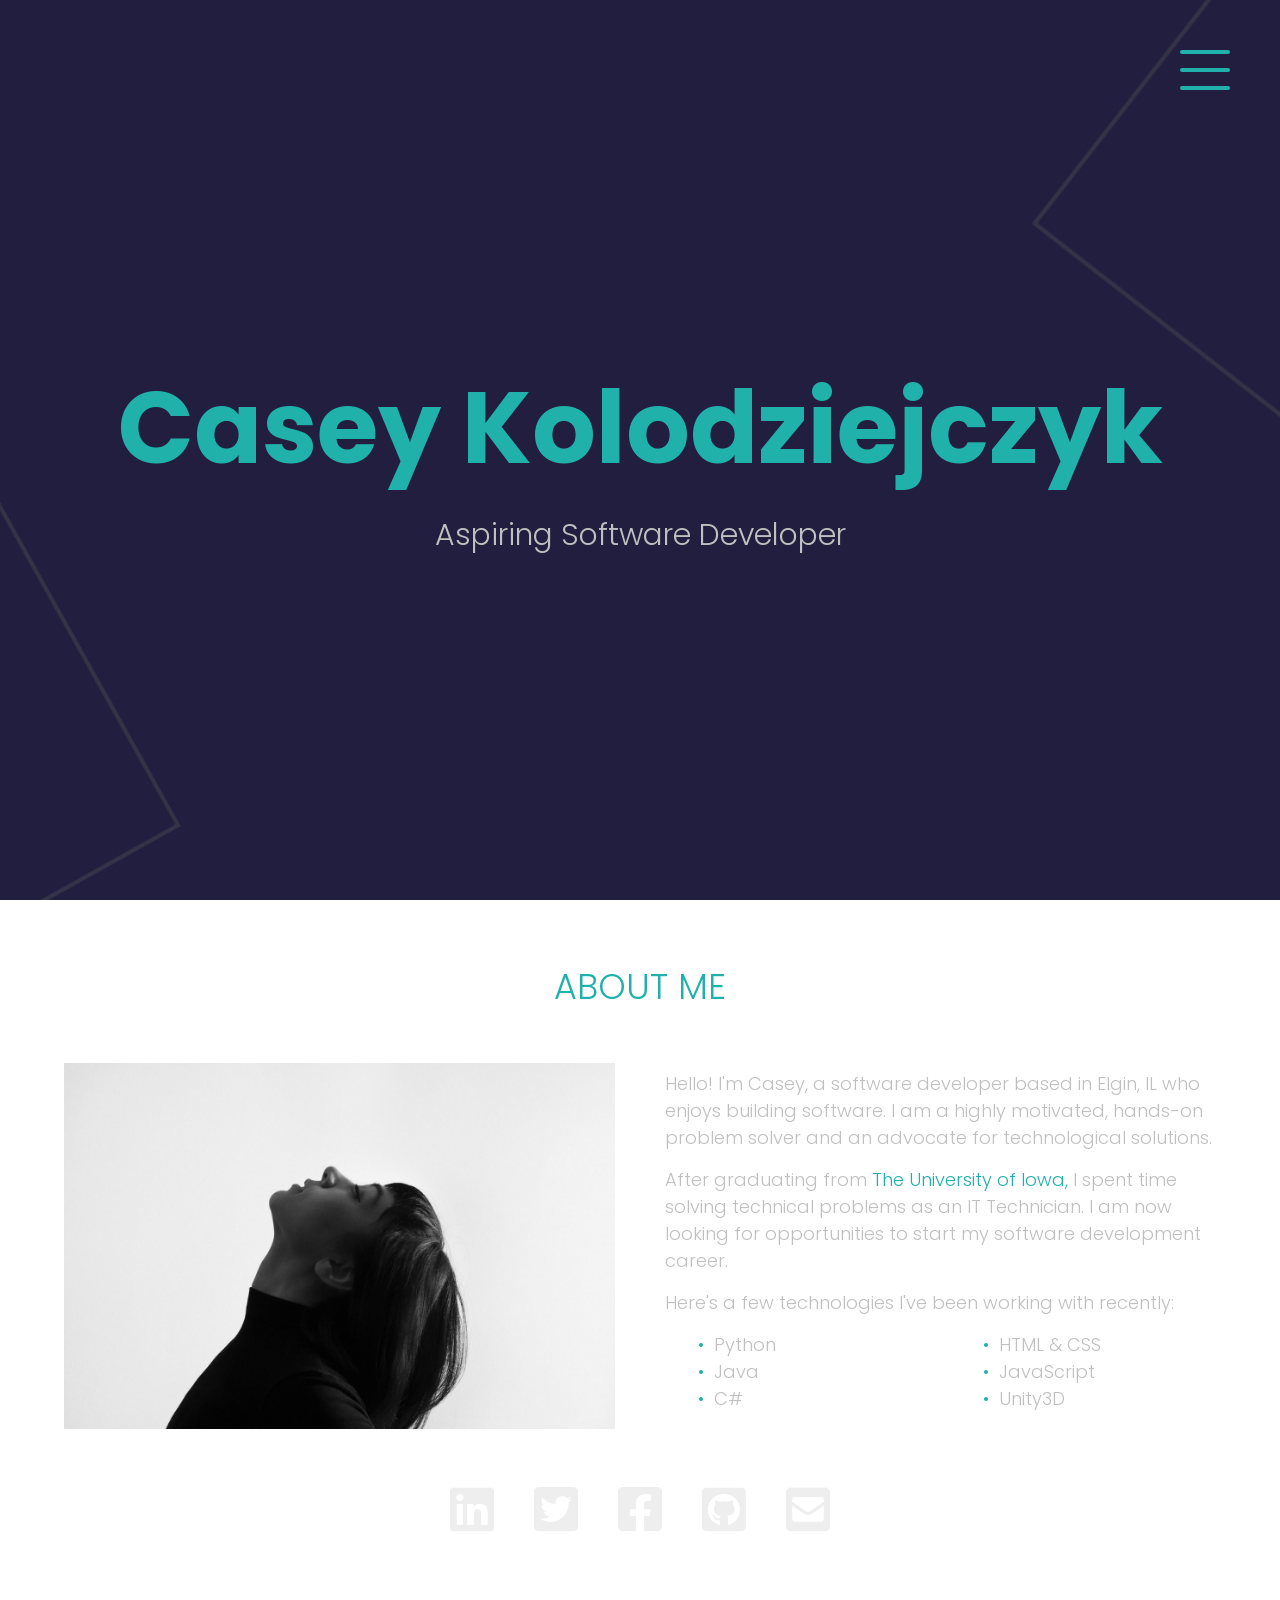
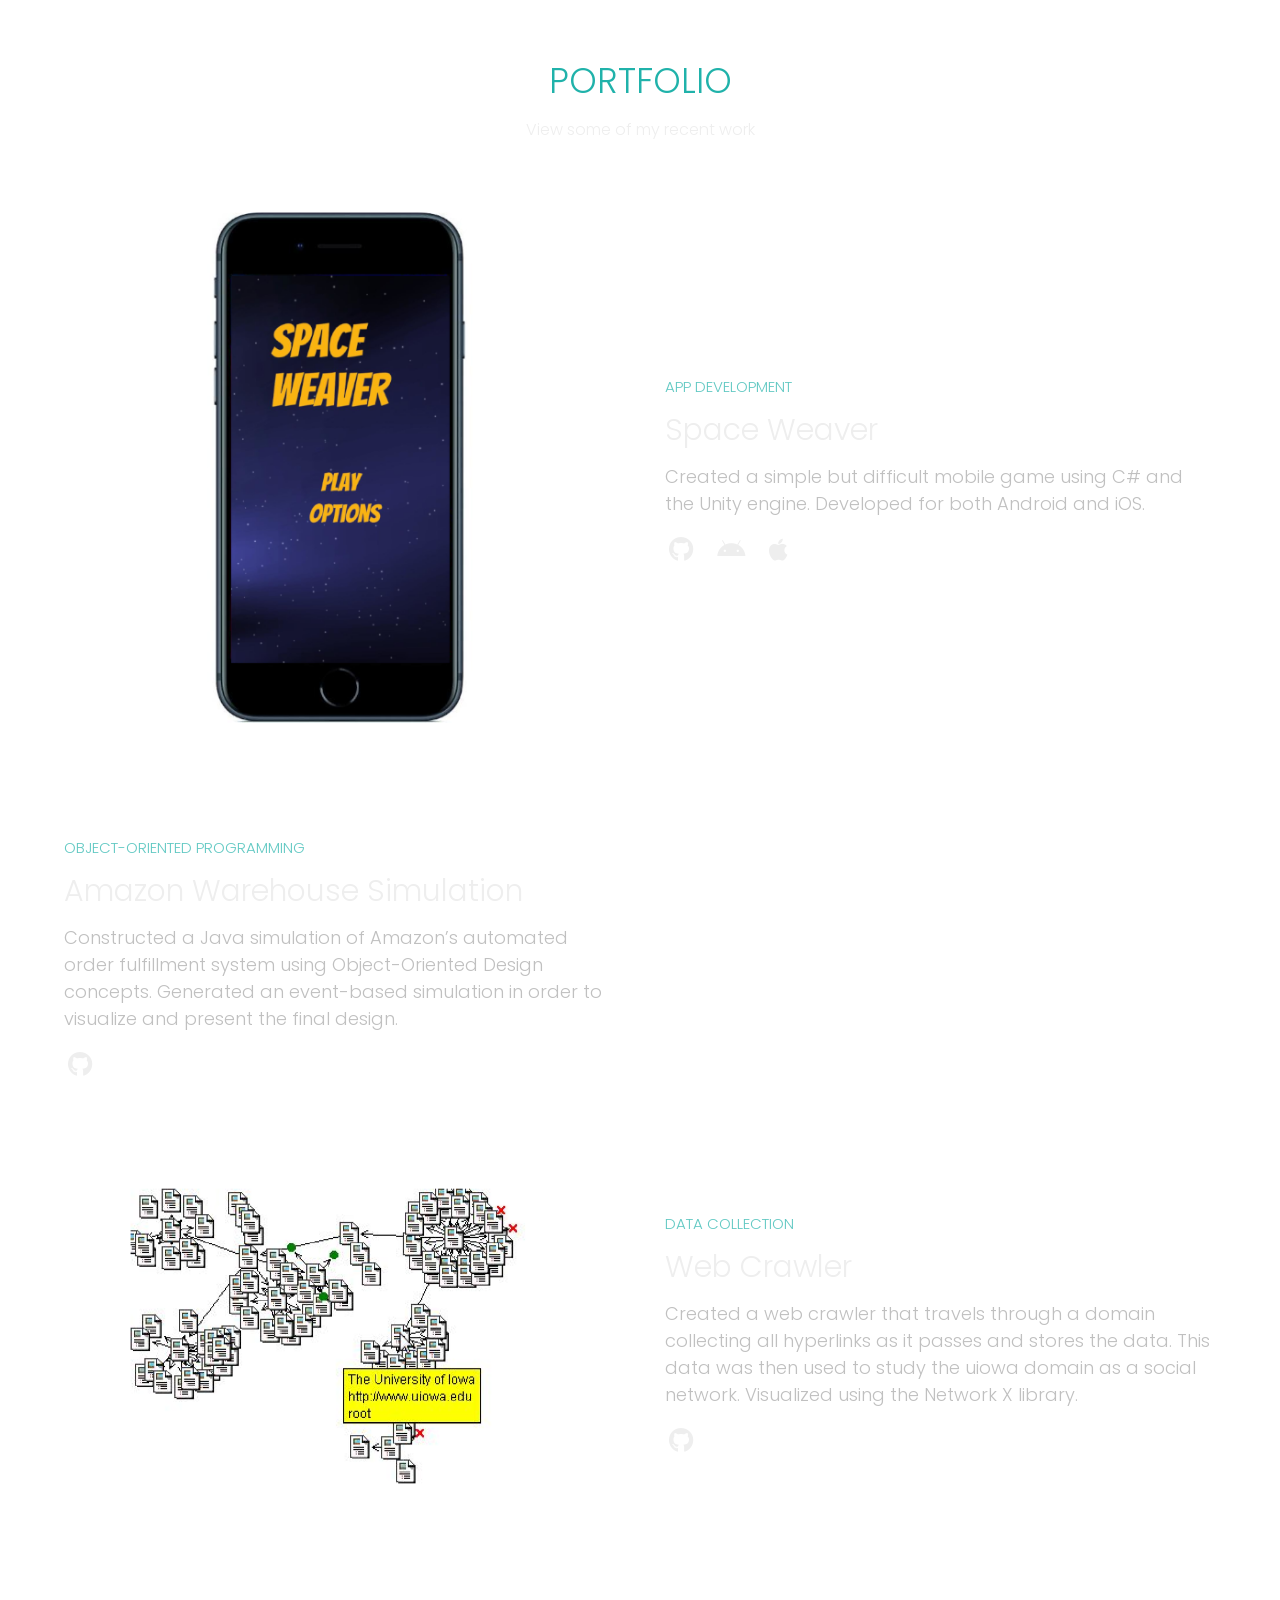
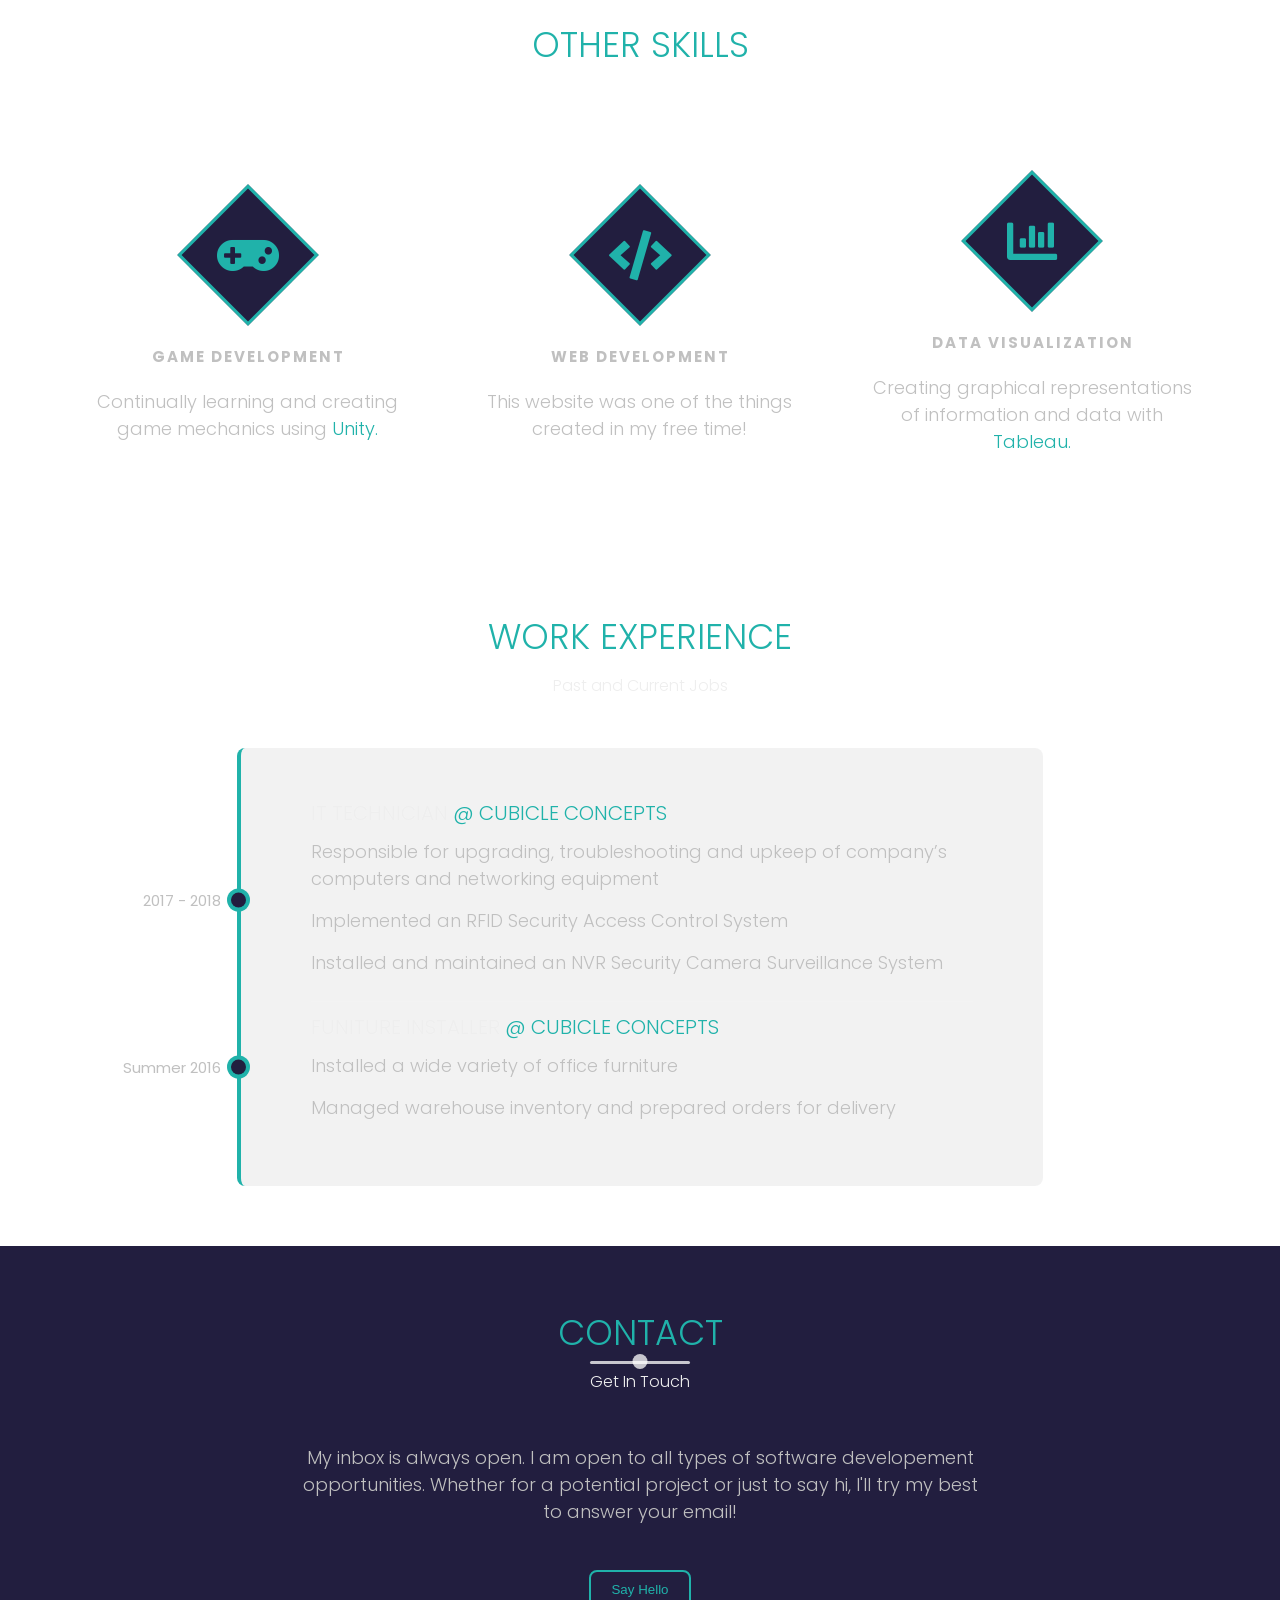
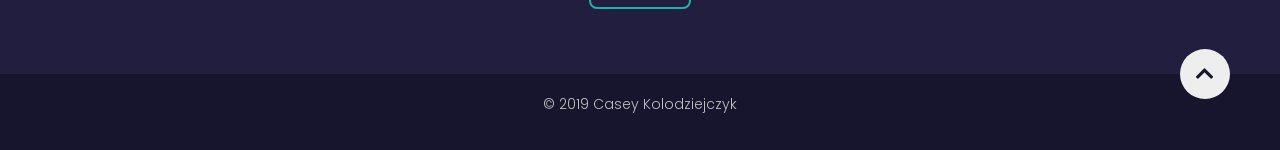
==== commit f06bf117: "Added more functionality Finished Contact section for desktop, added links to relevant places, resum" ====
--- a/Portfolio Website/portfolio/index.html
+++ b/Portfolio Website/portfolio/index.html
@@ -41,7 +41,7 @@
                 </li>
 
                 <li>
-                    <a href="#services" class="nav-link">Resume</a>
+                    <a href="documents/Casey Kolodziejczyk - Resume Online.pdf" target="_blank" class="nav-link">Resume</a>
                 </li>
             </ul>
         </nav>
@@ -71,7 +71,7 @@
                         I am a highly motivated, hands-on problem solver and an advocate for technological solutions.
                 </p>
                 <p>
-                        After graduating from The University of Iowa, I spent time solving technical pro as an IT Technician.
+                        After graduating from <a class="text-link" href="https://uiowa.edu/" target="_blank">The University of Iowa,</a> I spent time solving technical problems as an IT Technician.
                         I am now looking for opportunities to start my software development career.
                 </p>
 
@@ -113,7 +113,7 @@
                     </a>
                 </li>
                 <li>
-                    <a href="https://www.google.com/" target="_blank" class="icon-link">
+                    <a href="mailto:caseykolodziejczyk@gmail.com?Subject=Hello" target="_top" class="icon-link">
                         <i class="fas fa-envelope-square"></i>
                     </a>
                 </li>
@@ -174,7 +174,7 @@
 
                         <ul class="app-links">
                             <li>
-                                <a href="https://github.com/Cazeck/Space-Weaver" target="_blank" class="icon-link">
+                                <a href="https://github.com/Cazeck/Amazon-Warehouse" target="_blank" class="icon-link">
                                     <i class="fab fa-github"></i>
                                 </a>
                             </li>                                                   
@@ -183,13 +183,14 @@
                        <!-- <a href="#" class="cta">View Details</a> -->
                     </div>
             <div class="portfolio-img" data-aos="fade-left" data-aos-delay="900">
-                <img src="images/portitem2.jpeg" alt="">
+                    <iframe width="560" height="315" src="https://www.youtube.com/embed/qRQwkJLRfWw" frameborder="0" allow="accelerometer; autoplay; encrypted-media; gyroscope; picture-in-picture" allowfullscreen></iframe>
+                <!-- <img src="images/portitem2.jpeg" alt=""> -->
             </div>
                 
             </div>
             <div class="portfolio-item">
                 <div class="portfolio-img has-margin-right" data-aos="fade-right" data-aos-delay="1100">
-                    <img src="images/portitem3.jpeg" alt="">
+                    <img src="images/uiowa.PNG" alt="">
                 </div>
                 <div class="portfolio-description" data-aos="fade-left" data-aos-delay="1300">
                     <h6>Data Collection</h6>
@@ -202,7 +203,7 @@
 
                     <ul class="app-links">
                         <li>
-                            <a href="https://github.com/Cazeck/Space-Weaver" target="_blank" class="icon-link">
+                            <a href="https://github.com/Cazeck/Web-Crawler" target="_blank" class="icon-link">
                                 <i class="fab fa-github"></i>
                             </a>
                         </li>                                                   
@@ -223,11 +224,11 @@
             <div class="my-skills">
                 <div class="skill" data-aos="fade-in" data-aos-delay="300">
                     <div class="icon-container">
-                        <i class="fas fa-layer-group"></i>
+                        <i class="fas fa-gamepad"></i>
                     </div>
-                    <h1>Database</h1>
-                    <p>
-                        Memeing aroudn with data and anyalzing it for pogs 
+                    <h1>Game Development</h1>
+                    <p>
+                        Continually learning and creating game mechanics using <a class="text-link" href="https://unity.com/" target="_blank">Unity.</a>
                     </p>
                 </div>
                 <div class="skill" data-aos="fade-in" data-aos-delay="600">
@@ -236,7 +237,7 @@
                     </div>
                     <h1>Web Development</h1>
                     <p>
-                        This website was one of the things created in my free time!
+                        This website was one of the things created in my free time! 
                     </p>
                 </div>
                 <div class="skill" data-aos="fade-in" data-aos-delay="900">
@@ -245,7 +246,7 @@
                     </div>
                     <h1>Data Visualization</h1>
                     <p>
-                       Create dope ass interactive graphs using Tableau 
+                        Creating graphical representations of information and data with <a class="text-link" href="https://www.tableau.com/" target="_blank">Tableau.</a>
                     </p>
                 </div>
             </div>
@@ -304,12 +305,12 @@
                 <h6>Get In Touch</h6>
             </div>
 
-            <div class="contact-me">
-                <h1>
-                        Although I'm not currently looking for freelance opportunities, my inbox is always open.
+            <div class="contact-me" data-aos="fade-up" data-aos-delay="300">
+                <p>
+                        My inbox is always open.  I am open to all types of software developement opportunities.                        
                         Whether for a potential project or just to say hi, I'll try my best to answer your email!
-                </h1>
-            </div> 
+                </p>
+             
             <!--<form action="" data-aos="fade-up" data-aos-delay="300">
                 <label for="name">Name:</label>
                 <input type="text" id="name" name="name" placeholder="Enter your name..." required>
@@ -328,8 +329,10 @@
                 <textarea name="subject" id="subject" cols="10" rows="10"></textarea>
                 <input type="submit" value="Submit">
             </form> -->
-
-            <input type="submit" value="Say Hello">
+                <form action="mailto:caseykolodziejczyk@gmail.com?Subject=Hello" method="">
+                    <input type="submit" value="Say Hello">
+                </form>
+            </div>
         </div>
     </section>
 
--- a/Portfolio Website/portfolio/main.css
+++ b/Portfolio Website/portfolio/main.css
@@ -528,6 +528,9 @@
 
 .contact-me{
     flex: 1;
+    text-align: center;
+    width: 60%;
+    margin: 0 auto;
 }
 
 .contact{
@@ -535,8 +538,10 @@
 }
 
 form{
-    width: 70%;
+    width: 60%;
     margin: 0 auto;
+    text-align: center;
+    padding-top: 3rem;
 }
 
 form label{
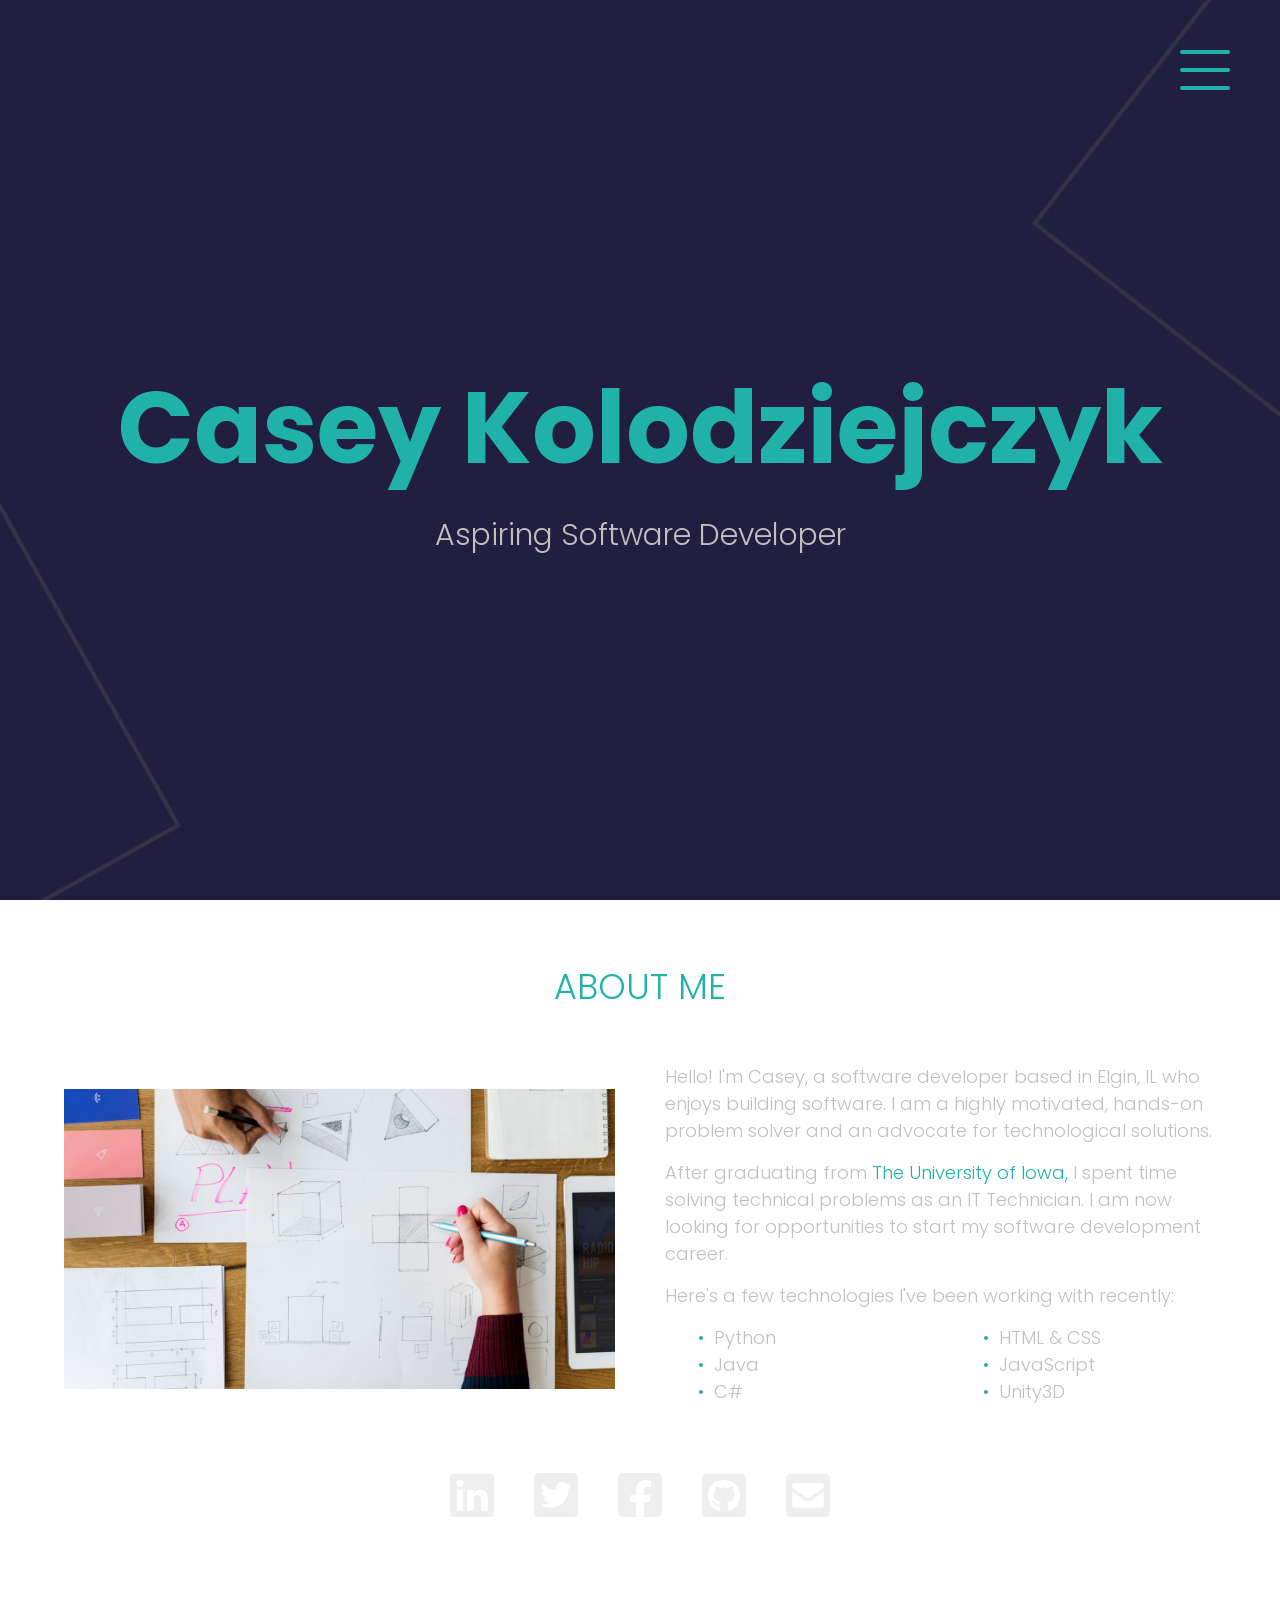
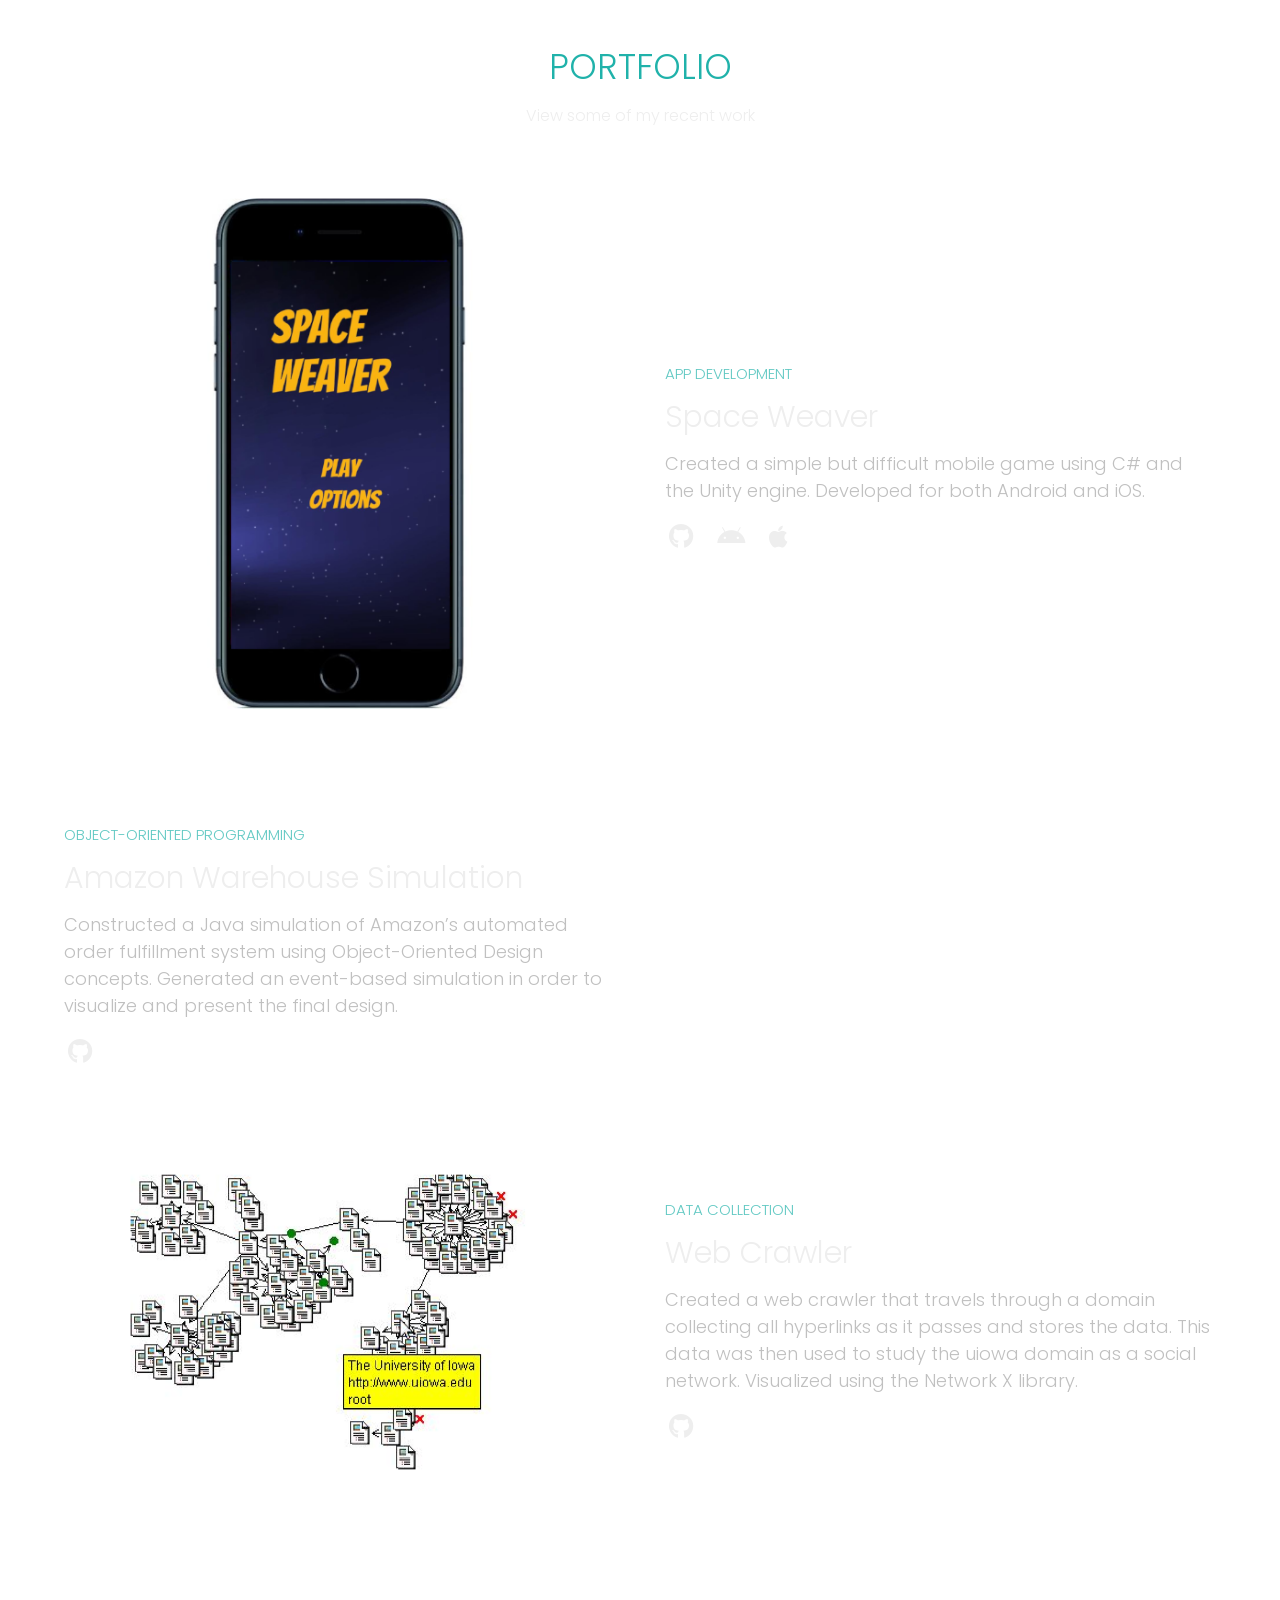
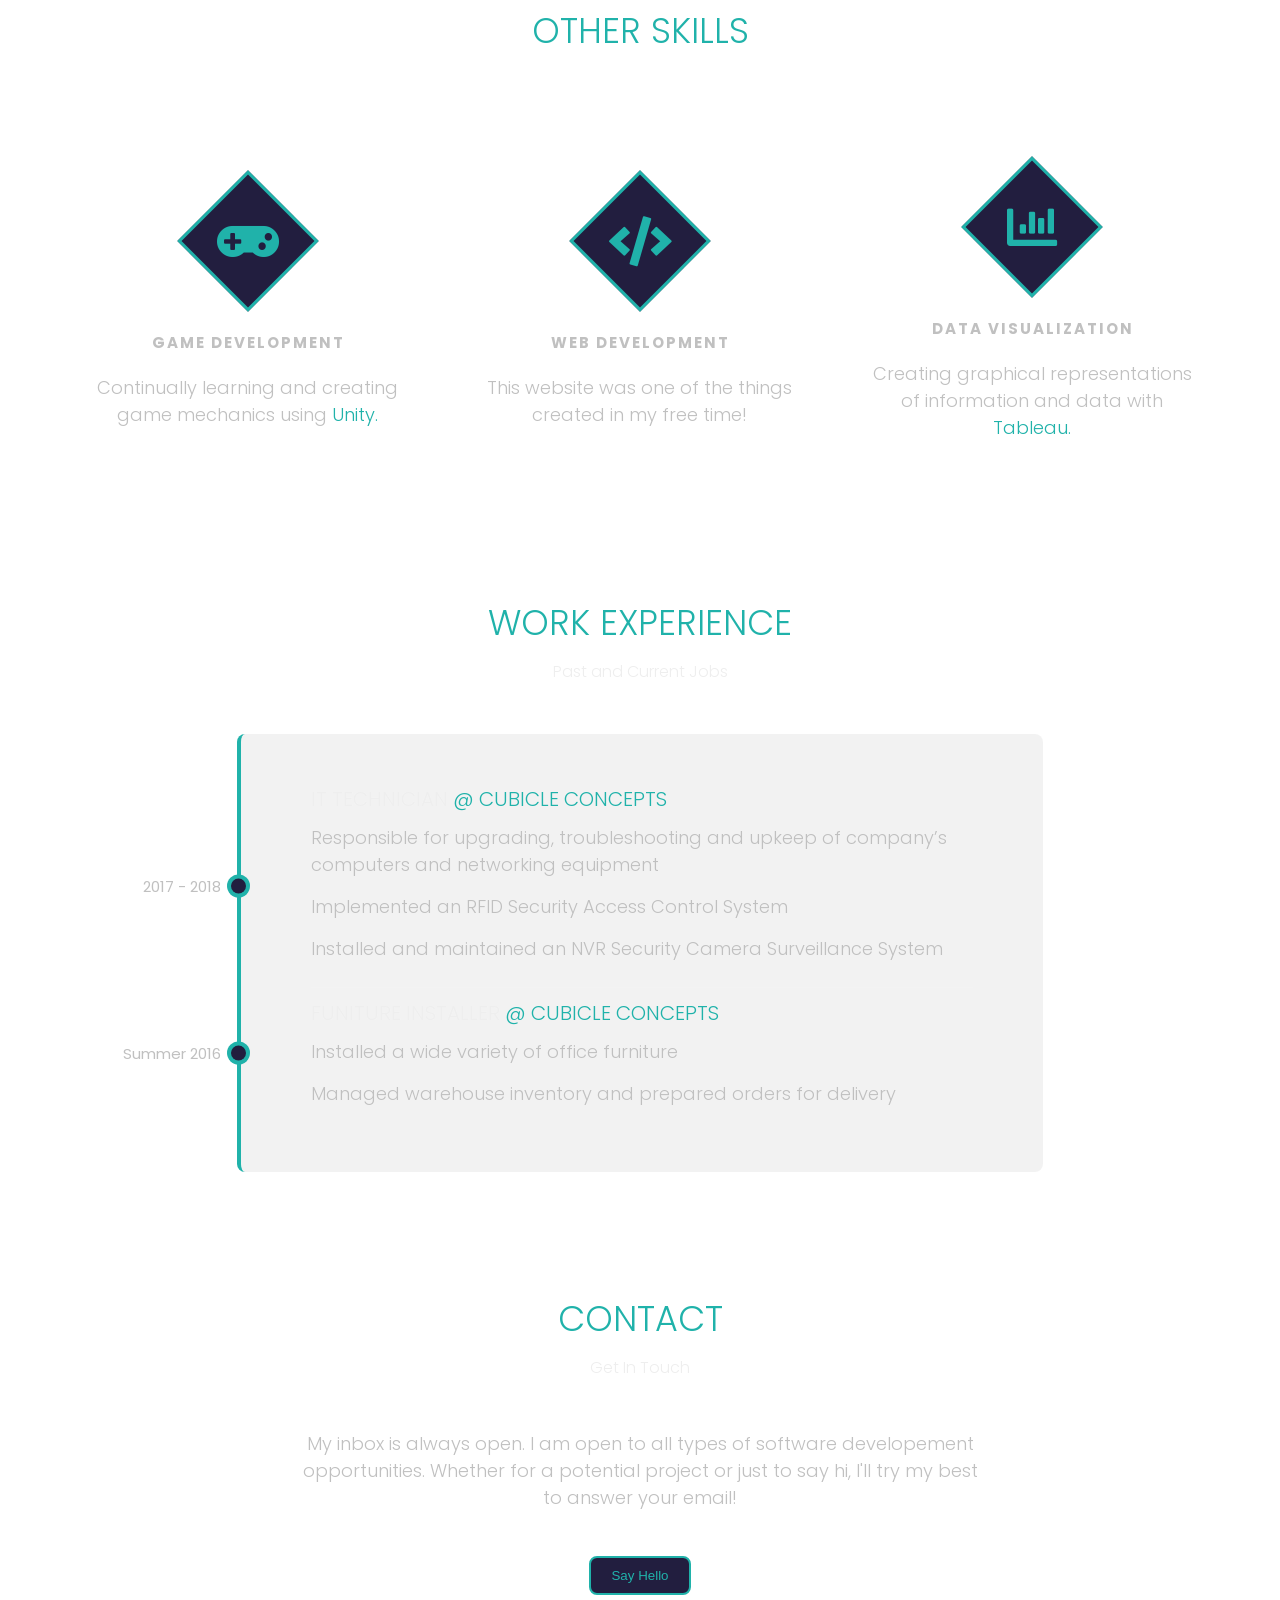
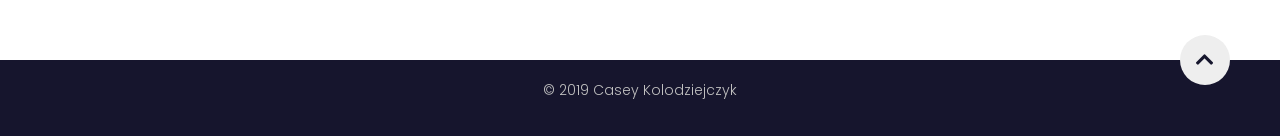
==== commit 4682aa73: "CSS now works for Tablet and Mobile Still need to fix landscape for these" ====
--- a/Portfolio Website/portfolio/index.html
+++ b/Portfolio Website/portfolio/index.html
@@ -56,10 +56,11 @@
             <h1>About Me</h1>
         </div>
         <div class="container">
+
             <div class="profile-img" data-aos="fade-right" data-aos-delay="300">
-                <img src="images/profile.jpeg" alt="">
-            </div>
-
+                <img src="images/portitem3.jpeg" alt="">
+            </div> 
+             
             <div class="about-details" data-aos="fade-left" data-aos-delay="600">
               <!--
                 <div class="about-heading">
--- a/Portfolio Website/portfolio/main.css
+++ b/Portfolio Website/portfolio/main.css
@@ -38,6 +38,11 @@
 img{
     width: 100%
 }
+
+iframe{
+    width: 100%
+}
+
 /*End global*/
 
 /*Start reusable*/
@@ -520,7 +525,7 @@
     height: 1.5rem;
     width: 1.5rem;
     background-color: #313534;
-    background-color: #221e3f
+    background-color: #221e3f;
 }
 /*End timeline*/
 
@@ -531,10 +536,6 @@
     text-align: center;
     width: 60%;
     margin: 0 auto;
-}
-
-.contact{
-    background-color: #221e3f;
 }
 
 form{
@@ -632,6 +633,7 @@
 /*End animations*/
 
 /*Start media queries*/
+/* Tablets */
 @media screen and (max-width: 768px){
     body{
         background: url(images/sitebg2.jpg) no-repeat center fixed;
@@ -666,12 +668,29 @@
         font-size: 3rem;
     }
 
+    .about .container{
+        flex-direction: column;
+    }
+
     .about-details .nav-list{
-        flex-direction: initial;
+        flex-direction: column;
     }
 
     .about-details li{
         margin: 0 2rem;
+    }
+
+    .about-details{
+        margin-top: 3rem;
+    }
+
+    .social-media .nav-list{
+        flex-direction: row;
+    }
+
+    .social-media i{
+        margin: 0 2.5rem;
+        transition: color 650ms;
     }
 
     .icon-container{
@@ -683,8 +702,14 @@
         font-size: 4rem;
     }
 
+    .app-links i{
+        font-size: 3rem;
+        text-indent: 2rem;
+        padding-right: 4rem;    
+    }
+
     .timeline ul{
-        margin: 0 0 0 auto;
+        margin: 0 0 0 12rem;
     }
 
     .timeline .date::before{
@@ -696,18 +721,25 @@
     }
 }
 
+/* Cell phone */
 @media screen and (max-width: 600px){
+    html{
+        font-size: 8px;
+        font-family: 'Poppins', sans-serif;
+        color: #c0c0c0;
+    }
+
     .menu-toggler{
         top: 2rem;
         right: 2rem;
     }
 
     .landing-text h1{
-        font-size: 4.5rem;
+        font-size: 5.5rem;
     }
 
     .landing-text h6{
-        font-size: 1.4rem;
+        font-size: 2.4rem;
     }
 
     .nav-link{
@@ -718,6 +750,15 @@
         flex-direction: column;
     }
 
+    .social-media .nav-list{
+        flex-direction: row;
+    }
+
+    .social-media i{
+        margin: 0 2rem;
+        transition: color 650ms;
+    }
+
     .profile-img{
         margin: 0 0 7rem 0;
     }
@@ -728,12 +769,19 @@
 
     .portfolio-img{
         margin: 0 0 2rem 0;
-        order: 1;
+        order: 2;
     }
 
     .portfolio-description{
         margin: 0;
-        order: 2;
+        order: 1;
+    }
+
+    .app-links i{
+        font-size: 4rem;
+        text-indent: 2rem;
+        padding-right: 4rem;
+        padding-bottom: 2rem;
     }
 
     .timeline p{
@@ -742,6 +790,11 @@
 
     .timeline .date::before{
         font-size: 1.4rem;
+        left: -20rem;
+    }
+
+    .timeline .date::after{
+        left: -5.9rem;
     }
 
     form{
